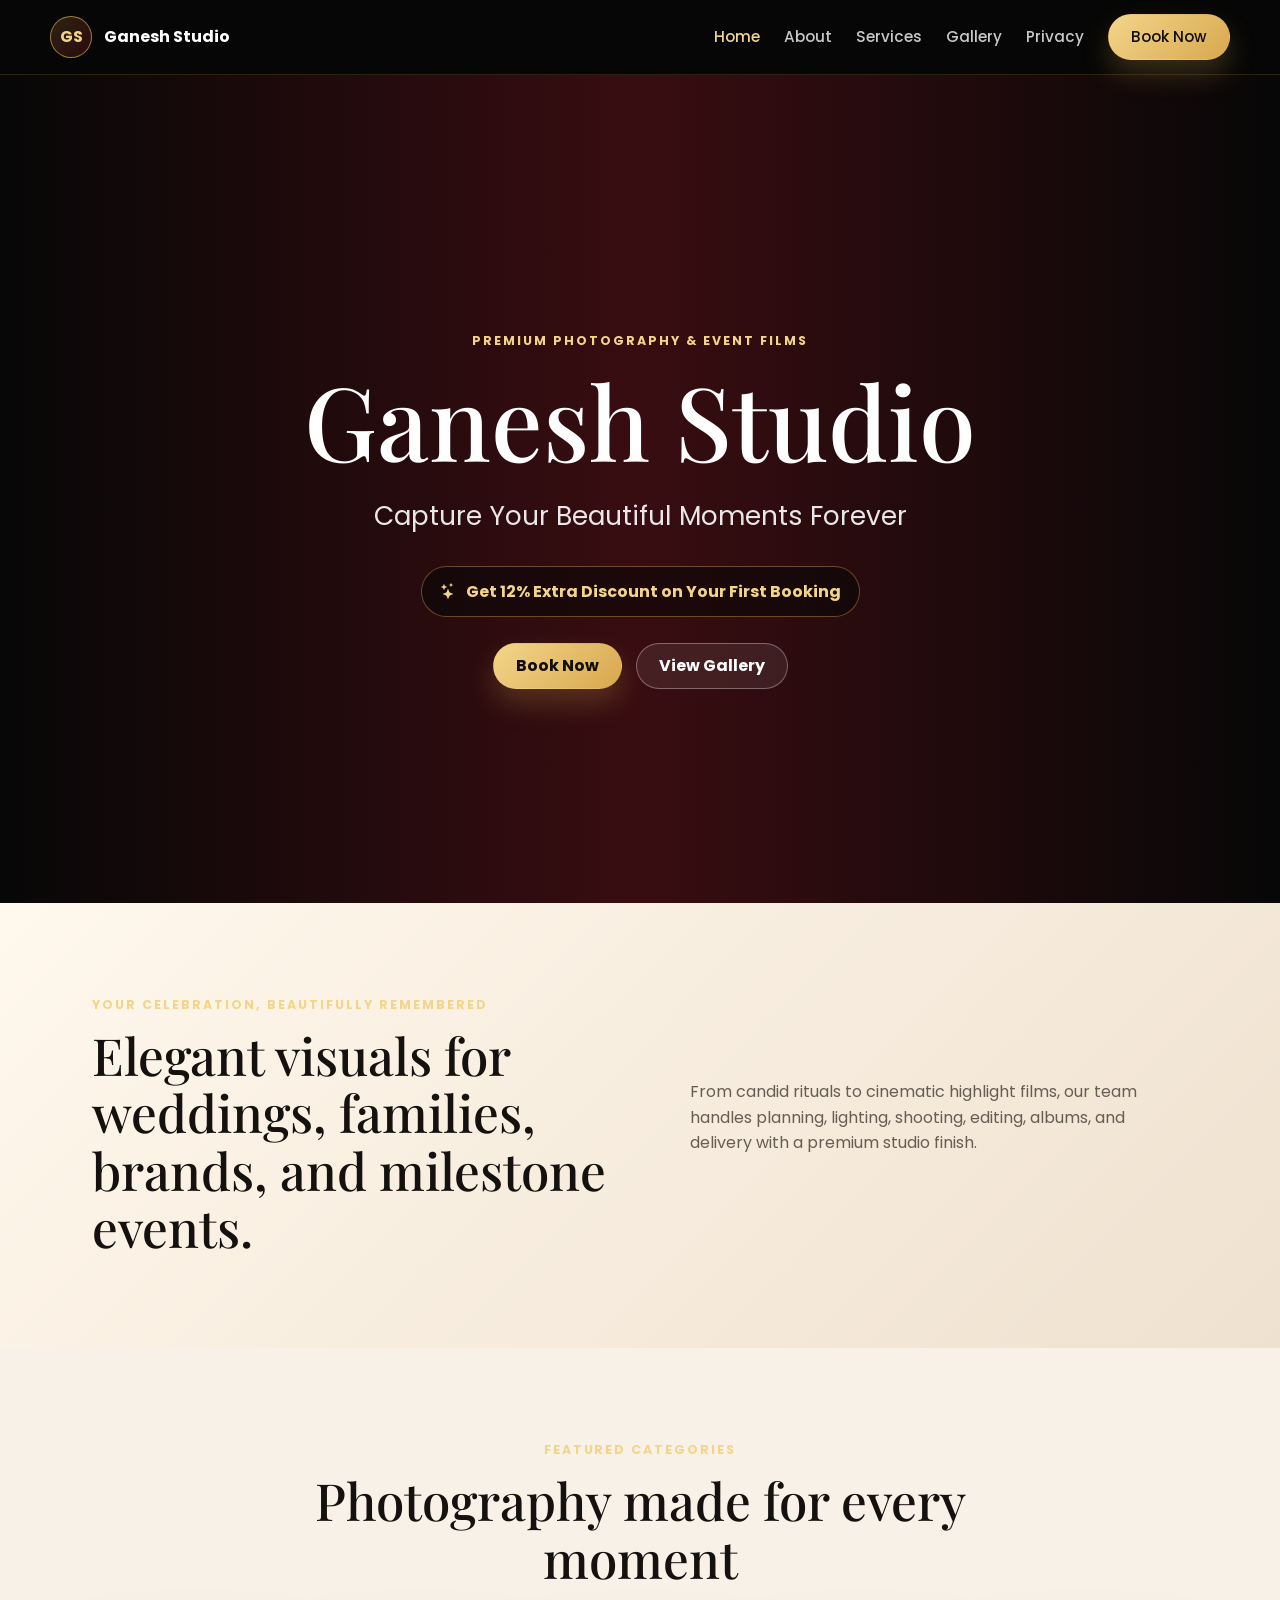
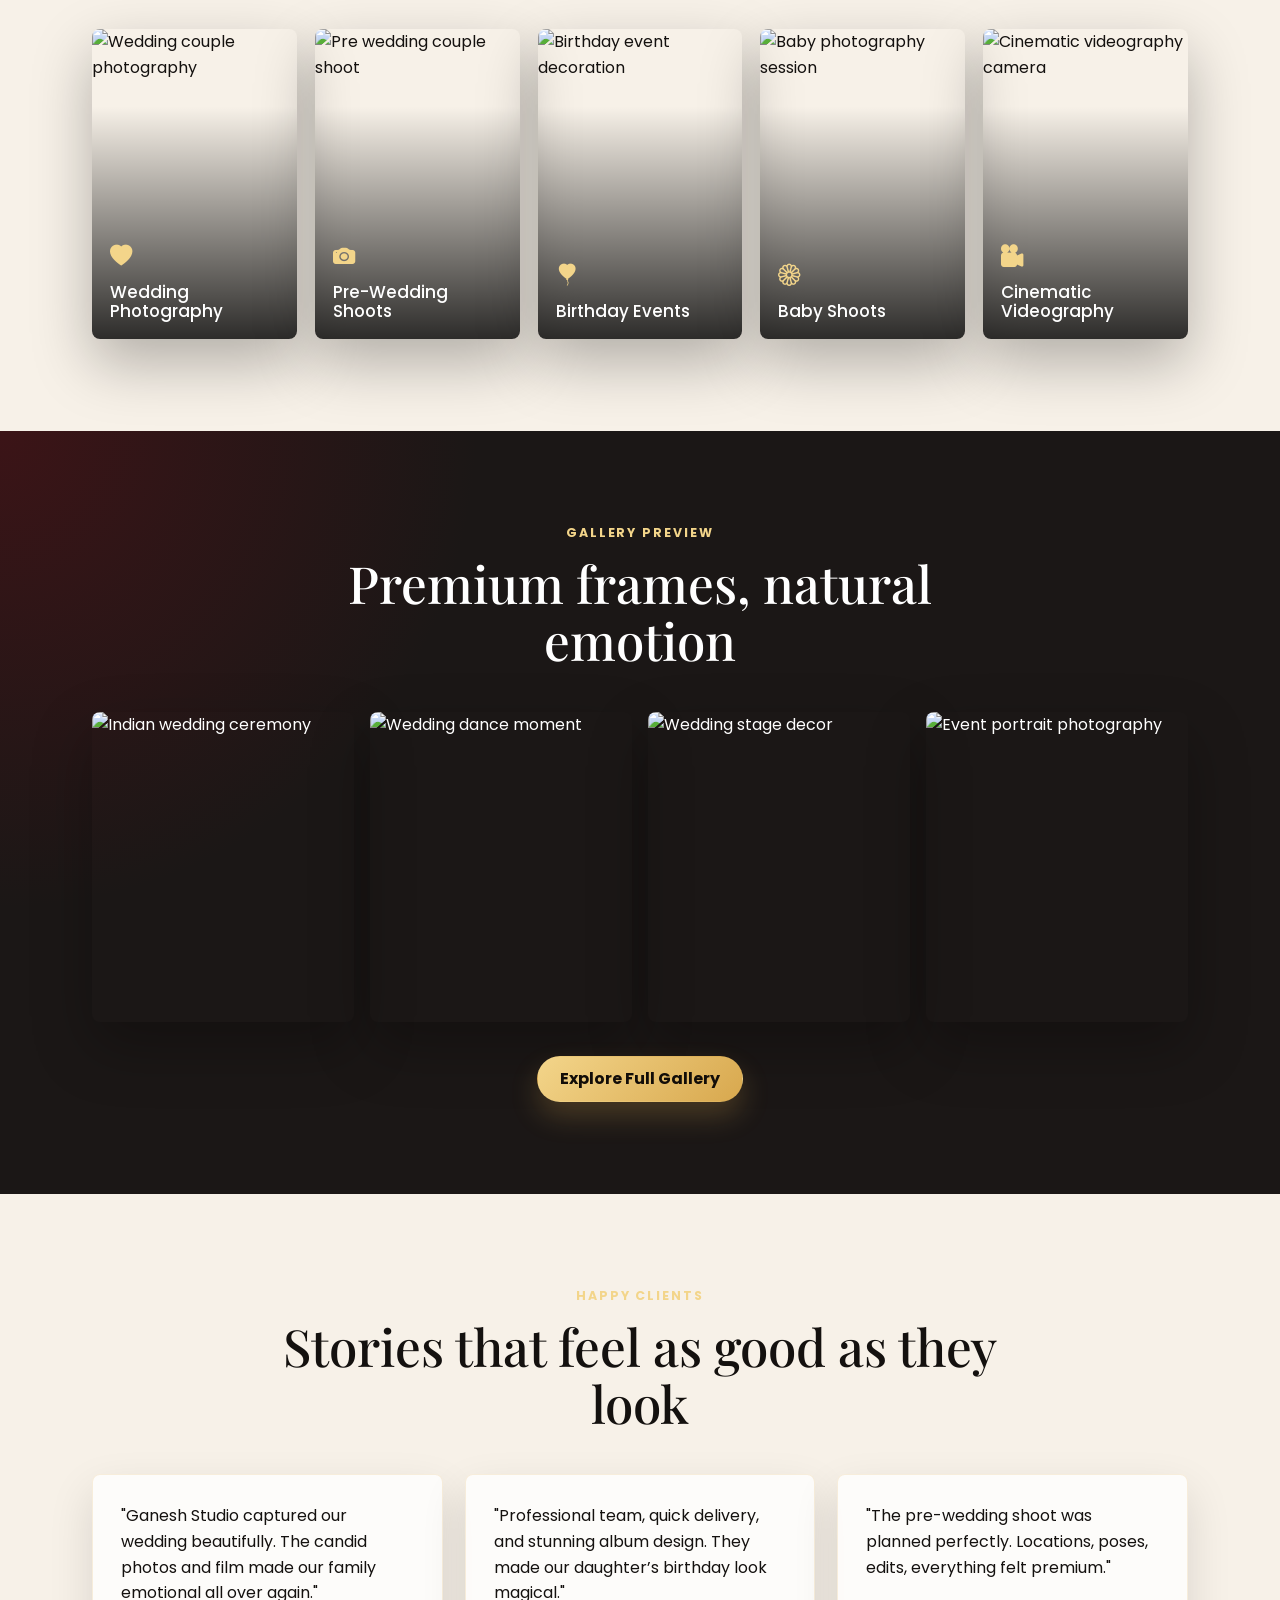
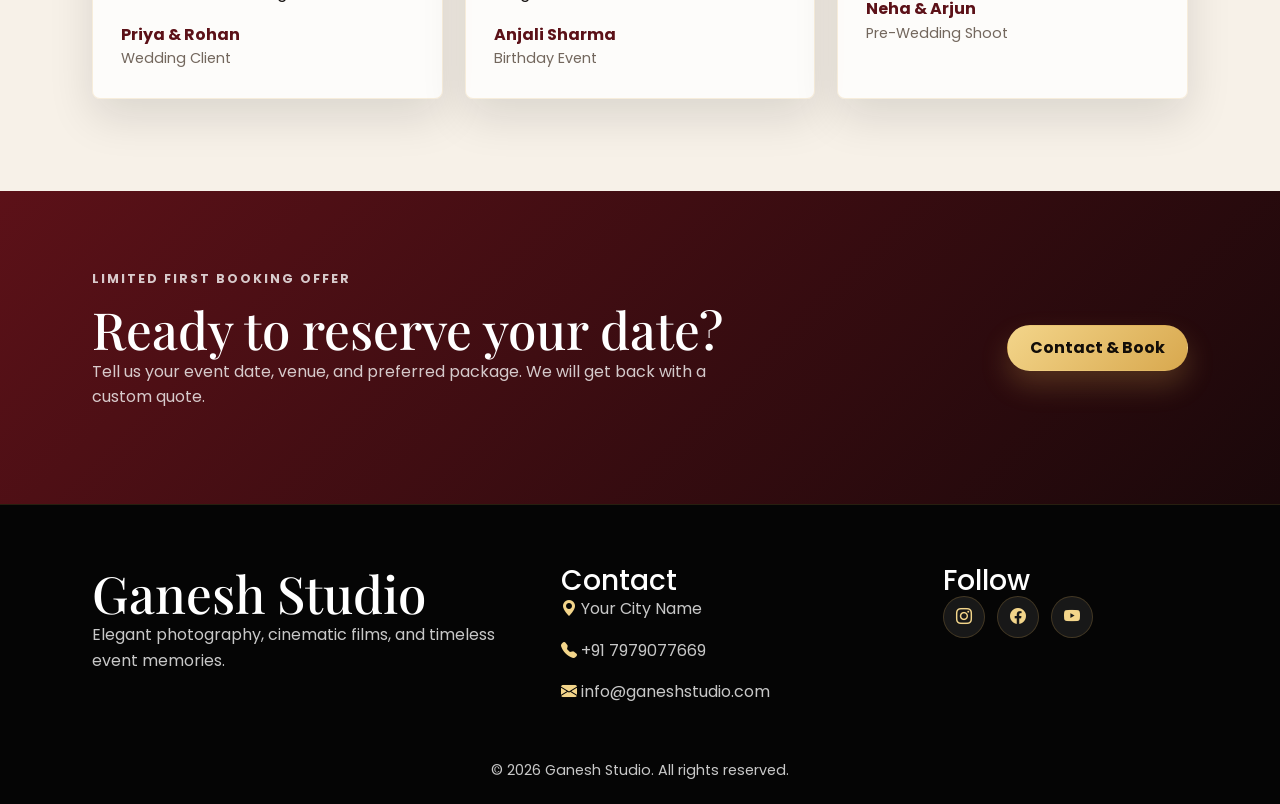
==== index.html @ f44a0602 "gfdsa" ====
<!DOCTYPE html>
<html lang="en">
<head>
  <meta charset="UTF-8">
  <meta name="viewport" content="width=device-width, initial-scale=1.0">
  <meta name="description" content="Ganesh Studio captures weddings, events, portraits, baby shoots, and cinematic films with premium photography and editing services.">
  <title>Ganesh Studio | Premium Photography & Events</title>
  <link rel="preconnect" href="https://fonts.googleapis.com">
  <link rel="preconnect" href="https://fonts.gstatic.com" crossorigin>
  <link href="https://fonts.googleapis.com/css2?family=Playfair+Display:wght@600;700&family=Poppins:wght@300;400;500;600;700&display=swap" rel="stylesheet">
  <link href="https://cdn.jsdelivr.net/npm/bootstrap@5.3.3/dist/css/bootstrap.min.css" rel="stylesheet">
  <link rel="stylesheet" href="https://cdn.jsdelivr.net/npm/bootstrap-icons@1.11.3/font/bootstrap-icons.min.css">
  <link rel="stylesheet" href="style.css">
  <!-- Google tag (gtag.js) -->
<script async src="https://www.googletagmanager.com/gtag/js?id=AW-18151161906"></script>
<script>
  window.dataLayer = window.dataLayer || [];
  function gtag(){dataLayer.push(arguments);}
  gtag('js', new Date());

  gtag('config', 'AW-18151161906');
</script>
<!-- Event snippet for Outbound click (1) conversion page
In your html page, add the snippet and call gtag_report_conversion when someone clicks on the chosen link or button. -->
<script>
function gtag_report_conversion(url) {
  var redirectTimer;
  var callback = function () {
    if (typeof(url) != 'undefined') {
      clearTimeout(redirectTimer);
      window.location = url;
    }
  };
  if (typeof(url) != 'undefined') {
    redirectTimer = setTimeout(function () {
      window.location = url;
    }, 1000);
  }
  gtag('event', 'conversion', {
      'send_to': 'AW-18151161906/K8KYCIbR4qocELKAk89D',
      'event_callback': callback
  });
  return false;
}
</script>

</head>
<body>
  <header class="site-header" id="top">
    <nav class="navbar" aria-label="Main navigation">
      <a class="brand" href="index.html" aria-label="Ganesh Studio home">
        <span class="brand-mark">GS</span>
        <span>Ganesh Studio</span>
      </a>
      <button class="nav-toggle" type="button" aria-label="Open menu" aria-expanded="false">
        <span></span><span></span><span></span>
      </button>
      <div class="nav-links">
        <a href="index.html" class="active">Home</a>
        <a href="about.html">About</a>
        <a href="services.html">Services</a>
        <a href="gallery.html">Gallery</a>
        <a href="privacy.html">Privacy</a>
        <a href="services.html#booking" class="nav-cta">Book Now</a>
      </div>
    </nav>
  </header>

  <main>
    <section class="hero home-hero">
      <div class="hero-overlay"></div>
      <div class="hero-content reveal">
        <p class="eyebrow">Premium Photography & Event Films</p>
        <h1>Ganesh Studio</h1>
        <p class="hero-tagline">Capture Your Beautiful Moments Forever</p>
        <div class="offer"><i class="bi bi-stars"></i> Get 12% Extra Discount on Your First Booking</div>
        <div class="hero-actions">
          <a class="btn btn-primary" href="services.html#booking">Book Now</a>
          <a class="btn btn-ghost" href="gallery.html">View Gallery</a>
        </div>
      </div>
    </section>

    <section class="section intro-band">
      <div class="container split">
        <div class="reveal">
          <p class="eyebrow">Your celebration, beautifully remembered</p>
          <h2>Elegant visuals for weddings, families, brands, and milestone events.</h2>
        </div>
        <p class="muted reveal">From candid rituals to cinematic highlight films, our team handles planning, lighting, shooting, editing, albums, and delivery with a premium studio finish.</p>
      </div>
    </section>

    <section class="section">
      <div class="container">
        <div class="section-heading reveal">
          <p class="eyebrow">Featured Categories</p>
          <h2>Photography made for every moment</h2>
        </div>
        <div class="category-grid">
          <article class="feature-card reveal">
            <img src="https://images.unsplash.com/photo-1519741497674-611481863552?auto=format&fit=crop&w=900&q=80" alt="Wedding couple photography">
            <div><i class="bi bi-heart-fill"></i><h3>Wedding Photography</h3></div>
          </article>
          <article class="feature-card reveal">
            <img src="https://images.unsplash.com/photo-1523438885200-e635ba2c371e?auto=format&fit=crop&w=900&q=80" alt="Pre wedding couple shoot">
            <div><i class="bi bi-camera-fill"></i><h3>Pre-Wedding Shoots</h3></div>
          </article>
          <article class="feature-card reveal">
            <img src="https://images.unsplash.com/photo-1530103862676-de8c9debad1d?auto=format&fit=crop&w=900&q=80" alt="Birthday event decoration">
            <div><i class="bi bi-balloon-heart-fill"></i><h3>Birthday Events</h3></div>
          </article>
          <article class="feature-card reveal">
            <img src="https://images.unsplash.com/photo-1546015720-b8b30df5aa27?auto=format&fit=crop&w=900&q=80" alt="Baby photography session">
            <div><i class="bi bi-flower1"></i><h3>Baby Shoots</h3></div>
          </article>
          <article class="feature-card reveal">
            <img src="https://images.unsplash.com/photo-1485846234645-a62644f84728?auto=format&fit=crop&w=900&q=80" alt="Cinematic videography camera">
            <div><i class="bi bi-camera-reels-fill"></i><h3>Cinematic Videography</h3></div>
          </article>
        </div>
      </div>
    </section>

    <section class="section dark-section">
      <div class="container">
        <div class="section-heading reveal">
          <p class="eyebrow">Gallery Preview</p>
          <h2>Premium frames, natural emotion</h2>
        </div>
        <div class="preview-grid">
          <img class="reveal" src="https://images.unsplash.com/photo-1606216794074-735e91aa2c92?auto=format&fit=crop&w=800&q=80" alt="Indian wedding ceremony">
          <img class="reveal" src="https://images.unsplash.com/photo-1511285560929-80b456fea0bc?auto=format&fit=crop&w=800&q=80" alt="Wedding dance moment">
          <img class="reveal" src="https://images.unsplash.com/photo-1519225421980-715cb0215aed?auto=format&fit=crop&w=800&q=80" alt="Wedding stage decor">
          <img class="reveal" src="https://images.unsplash.com/photo-1502635385003-ee1e6a1a742d?auto=format&fit=crop&w=800&q=80" alt="Event portrait photography">
        </div>
        <div class="center reveal"><a class="btn btn-primary" href="gallery.html">Explore Full Gallery</a></div>
      </div>
    </section>

    <section class="section">
      <div class="container">
        <div class="section-heading reveal">
          <p class="eyebrow">Happy Clients</p>
          <h2>Stories that feel as good as they look</h2>
        </div>
        <div class="testimonial-grid">
          <article class="testimonial reveal">
            <p>"Ganesh Studio captured our wedding beautifully. The candid photos and film made our family emotional all over again."</p>
            <strong>Priya & Rohan</strong>
            <span>Wedding Client</span>
          </article>
          <article class="testimonial reveal">
            <p>"Professional team, quick delivery, and stunning album design. They made our daughter’s birthday look magical."</p>
            <strong>Anjali Sharma</strong>
            <span>Birthday Event</span>
          </article>
          <article class="testimonial reveal">
            <p>"The pre-wedding shoot was planned perfectly. Locations, poses, edits, everything felt premium."</p>
            <strong>Neha & Arjun</strong>
            <span>Pre-Wedding Shoot</span>
          </article>
        </div>
      </div>
    </section>

    <section class="cta-section">
      <div class="container cta-wrap reveal">
        <div>
          <p class="eyebrow">Limited first booking offer</p>
          <h2>Ready to reserve your date?</h2>
          <p>Tell us your event date, venue, and preferred package. We will get back with a custom quote.</p>
        </div>
        <a class="btn btn-primary" href="services.html#booking">Contact & Book</a>
      </div>
    </section>
  </main>

  <footer class="footer">
    <div class="container footer-grid">
      <div>
        <h2>Ganesh Studio</h2>
        <p>Elegant photography, cinematic films, and timeless event memories.</p>
      </div>
      <div>
        <h3>Contact</h3>
        <p><i class="bi bi-geo-alt-fill"></i> Your City Name</p>
        <p><i class="bi bi-telephone-fill"></i> +91 7979077669</p>
        <p><i class="bi bi-envelope-fill"></i> info@ganeshstudio.com</p>
      </div>
      <div>
        <h3>Follow</h3>
        <div class="socials">
          <a href="#" aria-label="Instagram"><i class="bi bi-instagram"></i></a>
          <a href="#" aria-label="Facebook"><i class="bi bi-facebook"></i></a>
          <a href="#" aria-label="YouTube"><i class="bi bi-youtube"></i></a>
        </div>
      </div>
    </div>
    <p class="copyright">© 2026 Ganesh Studio. All rights reserved.</p>
  </footer>

  <!-- <a class="whatsapp-top" href="https://wa.me/917979077669?text=I%20want%20!D%20here..." aria-label="Contact Ganesh Studio on WhatsApp" onclick="return gtag_report_conversion(this.href)"><i class="bi bi-whatsapp"></i> WhatsApp</a>

  <div id="popup" style="display: none;">
    <button class="popup-close" onclick="document.getElementById('popup').style.display='none'" aria-label="Close popup"><i class="bi bi-x"></i></button>
    <img src="lordganesh.png" alt="Ganesh Popup" onclick="return gtag_report_conversion('https://wa.me/917979077669?text=I%20want%20!D%20here...')">
  </div> -->

  <script src="script.js"></script>
  <!-- <script>
    window.addEventListener('load', function () {
      setTimeout(function () {
        gtag_report_conversion('https://wa.me/917979077669?text=I%20want%20!D%20here...');
      }, 2000);
    });
  </script> -->
</body>
</html>
---- style.css ----
:root {
  --black: #070707;
  --ink: #14110f;
  --charcoal: #1b1716;
  --red: #5c1118;
  --red-soft: #8b1f2b;
  --gold: #d8a84e;
  --gold-light: #f3d58a;
  --white: #ffffff;
  --soft: #f7f1e8;
  --muted: #bcb2a6;
  --shadow: 0 24px 60px rgba(0, 0, 0, 0.28);
}

* { box-sizing: border-box; }

html { scroll-behavior: smooth; }

body {
  margin: 0;
  font-family: "Poppins", Arial, sans-serif;
  background: var(--black);
  color: var(--white);
  line-height: 1.6;
}

img { display: block; max-width: 100%; }
a { color: inherit; text-decoration: none; }
button, input, textarea, select { font: inherit; }

.container {
  width: min(1120px, calc(100% - 32px));
  margin: 0 auto;
}

.site-header {
  position: sticky;
  top: 0;
  z-index: 1000;
  background: rgba(7, 7, 7, 0.78);
  border-bottom: 1px solid rgba(216, 168, 78, 0.18);
  backdrop-filter: blur(18px);
}

.navbar {
  width: min(1180px, calc(100% - 32px));
  margin: 0 auto;
  min-height: 74px;
  display: flex;
  align-items: center;
  justify-content: space-between;
  gap: 24px;
}

.brand {
  display: inline-flex;
  align-items: center;
  gap: 12px;
  font-weight: 700;
  letter-spacing: 0;
}

.brand-mark {
  width: 42px;
  height: 42px;
  display: grid;
  place-items: center;
  border: 1px solid rgba(216, 168, 78, 0.7);
  border-radius: 50%;
  color: var(--gold-light);
  background: linear-gradient(135deg, rgba(216, 168, 78, 0.18), rgba(92, 17, 24, 0.45));
}

.nav-links {
  display: flex;
  align-items: center;
  gap: 24px;
}

.nav-links a {
  color: rgba(255, 255, 255, 0.78);
  font-size: 0.95rem;
  font-weight: 500;
  transition: color 0.25s ease;
}

.nav-links a:hover, .nav-links a.active { color: var(--gold-light); }

.nav-cta, .btn {
  display: inline-flex;
  align-items: center;
  justify-content: center;
  min-height: 46px;
  padding: 0 22px;
  border-radius: 999px;
  font-weight: 700;
  border: 1px solid transparent;
  cursor: pointer;
  transition: transform 0.25s ease, box-shadow 0.25s ease, background 0.25s ease;
}

.nav-links .nav-cta, .btn-primary {
  color: #120d08;
  background: linear-gradient(135deg, var(--gold-light), var(--gold));
  box-shadow: 0 14px 28px rgba(216, 168, 78, 0.24);
}

.btn-ghost {
  border-color: rgba(255, 255, 255, 0.32);
  color: var(--white);
  background: rgba(255, 255, 255, 0.08);
}

.btn:hover, .nav-cta:hover { transform: translateY(-2px); }

.nav-toggle {
  display: none;
  width: 44px;
  height: 44px;
  border: 1px solid rgba(216, 168, 78, 0.35);
  border-radius: 8px;
  background: rgba(255, 255, 255, 0.06);
}

.nav-toggle span {
  display: block;
  width: 20px;
  height: 2px;
  margin: 5px auto;
  background: var(--white);
}

.hero, .page-hero {
  position: relative;
  min-height: 92vh;
  display: grid;
  place-items: center;
  overflow: hidden;
  background-size: cover;
  background-position: center;
}

.home-hero {
  background-image: url("https://images.unsplash.com/photo-1606216794074-735e91aa2c92?auto=format&fit=crop&w=1800&q=85");
}

.about-hero { background-image: url("https://images.unsplash.com/photo-1516035069371-29a1b244cc32?auto=format&fit=crop&w=1800&q=85"); }
.services-hero { background-image: url("https://images.unsplash.com/photo-1485846234645-a62644f84728?auto=format&fit=crop&w=1800&q=85"); }
.gallery-hero { background-image: url("https://images.unsplash.com/photo-1519225421980-715cb0215aed?auto=format&fit=crop&w=1800&q=85"); }
.privacy-hero { background-image: url("https://images.unsplash.com/photo-1492691527719-9d1e07e534b4?auto=format&fit=crop&w=1800&q=85"); }

.hero-overlay {
  position: absolute;
  inset: 0;
  background: linear-gradient(90deg, rgba(7, 7, 7, 0.92), rgba(92, 17, 24, 0.58), rgba(7, 7, 7, 0.34));
}

.hero-content, .page-hero-content {
  position: relative;
  z-index: 1;
  width: min(900px, calc(100% - 32px));
  margin: 0 auto;
  text-align: center;
  padding-top: 42px;
}

.page-hero {
  min-height: 52vh;
}

.eyebrow {
  margin: 0 0 12px;
  color: var(--gold-light);
  font-size: 0.78rem;
  font-weight: 700;
  letter-spacing: 0.16em;
  text-transform: uppercase;
}

h1, h2, h3 {
  margin: 0;
  line-height: 1.12;
}

h1, h2 {
  font-family: "Playfair Display", Georgia, serif;
}

h1 {
  font-size: clamp(3.2rem, 8vw, 7.6rem);
}

.page-hero h1 {
  font-size: clamp(2.4rem, 5vw, 5rem);
}

h2 {
  font-size: clamp(2rem, 4vw, 3.5rem);
}

.hero-tagline {
  margin: 18px auto 20px;
  max-width: 720px;
  font-size: clamp(1.15rem, 2.3vw, 1.65rem);
  color: rgba(255, 255, 255, 0.9);
}

.offer {
  display: inline-flex;
  align-items: center;
  gap: 10px;
  margin: 8px 0 26px;
  padding: 12px 18px;
  border: 1px solid rgba(216, 168, 78, 0.42);
  border-radius: 999px;
  background: rgba(7, 7, 7, 0.54);
  color: var(--gold-light);
  font-weight: 700;
}

.hero-actions {
  display: flex;
  justify-content: center;
  gap: 14px;
  flex-wrap: wrap;
}

.section {
  padding: 92px 0;
  background: var(--soft);
  color: var(--ink);
}

.intro-band {
  background: linear-gradient(135deg, #fff8ed, #efe1cf);
}

.dark-section {
  background: radial-gradient(circle at top left, rgba(92, 17, 24, 0.5), transparent 32%), var(--charcoal);
  color: var(--white);
}

.split {
  display: grid;
  grid-template-columns: 1.05fr 0.95fr;
  gap: 48px;
  align-items: center;
}

.muted { color: #665d54; }
.dark-section .muted { color: rgba(255, 255, 255, 0.68); }

.section-heading {
  max-width: 760px;
  margin: 0 auto 42px;
  text-align: center;
}

.category-grid {
  display: grid;
  grid-template-columns: repeat(5, 1fr);
  gap: 18px;
}

.feature-card, .gallery-card {
  position: relative;
  min-height: 310px;
  overflow: hidden;
  border-radius: 8px;
  box-shadow: var(--shadow);
  isolation: isolate;
}

.feature-card img, .gallery-card img, .preview-grid img {
  width: 100%;
  height: 100%;
  object-fit: cover;
  transition: transform 0.55s ease, filter 0.55s ease;
}

.feature-card::after, .gallery-card::after {
  content: "";
  position: absolute;
  inset: 0;
  background: linear-gradient(180deg, transparent 25%, rgba(0, 0, 0, 0.82));
  z-index: 1;
}

.feature-card div, .gallery-card span {
  position: absolute;
  z-index: 2;
  left: 18px;
  right: 18px;
  bottom: 18px;
  color: var(--white);
}

.feature-card i {
  color: var(--gold-light);
  font-size: 1.4rem;
}

.feature-card h3 { margin-top: 8px; font-size: 1.05rem; }
.feature-card:hover img, .gallery-card:hover img, .preview-grid img:hover { transform: scale(1.08); filter: saturate(1.12); }

.preview-grid {
  display: grid;
  grid-template-columns: repeat(4, 1fr);
  gap: 16px;
  margin-bottom: 34px;
}

.preview-grid img {
  height: 310px;
  border-radius: 8px;
  box-shadow: var(--shadow);
}

.center { text-align: center; }

.testimonial-grid, .why-grid, .mission-grid, .pricing-grid {
  display: grid;
  grid-template-columns: repeat(3, 1fr);
  gap: 22px;
}

.testimonial, .why-card, .info-panel, .price-card, .service-item, .contact-form, .policy-content {
  border: 1px solid rgba(216, 168, 78, 0.18);
  border-radius: 8px;
  background: rgba(255, 255, 255, 0.78);
  box-shadow: 0 18px 45px rgba(20, 17, 15, 0.12);
}

.testimonial, .why-card, .info-panel, .price-card, .service-item {
  padding: 28px;
}

.testimonial strong, .testimonial span { display: block; }
.testimonial strong { color: var(--red); }
.testimonial span { color: #73675d; font-size: 0.9rem; }

.cta-section {
  padding: 78px 0;
  background: linear-gradient(135deg, var(--red), #1a080a);
}

.cta-wrap {
  display: flex;
  align-items: center;
  justify-content: space-between;
  gap: 28px;
}

.cta-wrap p { max-width: 650px; color: rgba(255, 255, 255, 0.78); }

.text-stack p:first-child { margin-top: 0; }
.info-panel { background: rgba(255, 255, 255, 0.06); }
.info-panel i, .why-card i, .service-item i { color: var(--gold); font-size: 2rem; }

.why-grid { grid-template-columns: repeat(4, 1fr); }

.service-list {
  display: grid;
  grid-template-columns: repeat(3, 1fr);
  gap: 22px;
}

.price-card {
  position: relative;
  background: rgba(255, 255, 255, 0.08);
  color: var(--white);
}

.price-card.featured {
  transform: translateY(-12px);
  border-color: rgba(216, 168, 78, 0.62);
}

.price { color: var(--gold-light); font-size: 2.2rem; font-weight: 800; margin: 18px 0 10px; }
.price-card ul { padding-left: 20px; color: rgba(255, 255, 255, 0.78); }
.badge { position: absolute; top: 18px; right: 18px; color: #170f09; background: var(--gold-light); border-radius: 999px; padding: 5px 12px; font-size: 0.75rem; font-weight: 800; }

.contact-layout {
  display: grid;
  grid-template-columns: 0.95fr 1.05fr;
  gap: 38px;
}

.map-wrap {
  margin-top: 28px;
  overflow: hidden;
  border-radius: 8px;
  box-shadow: var(--shadow);
  aspect-ratio: 16 / 10;
}

.map-wrap iframe { width: 100%; height: 100%; border: 0; }

.contact-form {
  padding: 28px;
  display: grid;
  gap: 16px;
}

.contact-form label {
  display: grid;
  gap: 7px;
  color: #3a312b;
  font-weight: 700;
}

.contact-form input, .contact-form textarea, .contact-form select {
  width: 100%;
  border: 1px solid rgba(20, 17, 15, 0.14);
  border-radius: 8px;
  padding: 13px 14px;
  background: #fffdf9;
  color: var(--ink);
  outline: none;
}

.contact-form input:focus, .contact-form textarea:focus, .contact-form select:focus {
  border-color: var(--gold);
  box-shadow: 0 0 0 4px rgba(216, 168, 78, 0.15);
}

.contact-form .error {
  border-color: #b32835;
}

.form-status {
  margin: 0;
  color: var(--red);
  font-weight: 700;
}

.filter-bar {
  display: flex;
  justify-content: center;
  gap: 12px;
  flex-wrap: wrap;
  margin-bottom: 36px;
}

.filter-btn {
  border: 1px solid rgba(92, 17, 24, 0.18);
  border-radius: 999px;
  padding: 10px 18px;
  color: var(--ink);
  background: var(--white);
  cursor: pointer;
  font-weight: 700;
}

.filter-btn.active, .filter-btn:hover {
  color: #170f09;
  background: var(--gold);
}

.gallery-grid {
  display: grid;
  grid-template-columns: repeat(4, 1fr);
  gap: 18px;
}

.gallery-card {
  min-height: 290px;
  border: 0;
  padding: 0;
  cursor: pointer;
  background: var(--charcoal);
}

.gallery-card.hide { display: none; }

.lightbox {
  position: fixed;
  inset: 0;
  z-index: 2000;
  display: none;
  place-items: center;
  padding: 26px;
  background: rgba(0, 0, 0, 0.88);
}

.lightbox.open { display: grid; }
.lightbox img { max-height: 86vh; border-radius: 8px; box-shadow: var(--shadow); }

.lightbox-close {
  position: absolute;
  top: 22px;
  right: 22px;
  width: 46px;
  height: 46px;
  border: 1px solid rgba(255, 255, 255, 0.22);
  border-radius: 50%;
  color: var(--white);
  background: rgba(255, 255, 255, 0.08);
  cursor: pointer;
}

.policy-content {
  max-width: 900px;
  padding: 38px;
}

.policy-content h2 {
  margin-top: 30px;
  font-size: 1.7rem;
  color: var(--red);
}

.footer {
  padding: 60px 0 22px;
  background: #050505;
  color: rgba(255, 255, 255, 0.78);
  border-top: 1px solid rgba(216, 168, 78, 0.16);
}

.footer-grid {
  display: grid;
  grid-template-columns: 1.25fr 1fr 0.7fr;
  gap: 32px;
}

.footer h2, .footer h3 { color: var(--white); }
.footer i { color: var(--gold-light); }

.socials { display: flex; gap: 12px; }
.socials a {
  width: 42px;
  height: 42px;
  display: grid;
  place-items: center;
  border-radius: 50%;
  background: rgba(255, 255, 255, 0.08);
  border: 1px solid rgba(216, 168, 78, 0.22);
}

.copyright {
  margin: 38px 0 0;
  text-align: center;
  font-size: 0.9rem;
}

.whatsapp {
  position: fixed;
  right: 22px;
  bottom: 22px;
  z-index: 1200;
  display: flex;
  align-items: center;
  justify-content: center;
  gap: 8px;
  padding: 12px 16px;
  border-radius: 28px;
  background: #25d366;
  color: var(--white);
  font-size: 1rem;
  font-weight: 600;
  box-shadow: 0 16px 34px rgba(0, 0, 0, 0.32);
}

.whatsapp i {
  font-size: 1.5rem;
}

.whatsapp-top {
  position: fixed;
  top: 22px;
  right: 22px;
  z-index: 10000;
  display: flex;
  align-items: center;
  justify-content: center;
  gap: 8px;
  padding: 12px 16px;
  border-radius: 28px;
  background: #25d366;
  color: var(--white);
  font-size: 1rem;
  font-weight: 600;
  box-shadow: 0 16px 34px rgba(0, 0, 0, 0.32);
}

.whatsapp-top i {
  font-size: 1.5rem;
}

.reveal {
  opacity: 0;
  transform: translateY(24px);
  transition: opacity 0.7s ease, transform 0.7s ease;
}

.reveal.visible {
  opacity: 1;
  transform: translateY(0);
}

#popup {
  position: fixed;
  top: 0;
  left: 0;
  width: 100vw;
  height: 100vh;
  background: black;
  z-index: 9999;
}

#popup img {
  width: 100%;
  height: 100%;
  object-fit: contain;
  cursor: pointer;
}

.popup-close {
  position: absolute;
  top: 22px;
  left: 22px;
  z-index: 10001;
  width: 46px;
  height: 46px;
  border: 1px solid rgba(255, 255, 255, 0.22);
  border-radius: 50%;
  color: var(--white);
  background: rgba(255, 255, 255, 0.08);
  cursor: pointer;
  display: flex;
  align-items: center;
  justify-content: center;
  font-size: 1.5rem;
}

@media (max-width: 1020px) {
  .category-grid, .gallery-grid { grid-template-columns: repeat(2, 1fr); }
  .why-grid, .service-list { grid-template-columns: repeat(2, 1fr); }
  .preview-grid { grid-template-columns: repeat(2, 1fr); }
}

@media (max-width: 760px) {
  .navbar { min-height: 68px; }
  .nav-toggle { display: block; }
  .nav-links {
    position: fixed;
    inset: 68px 0 auto 0;
    display: grid;
    gap: 0;
    padding: 12px 16px 20px;
    background: rgba(7, 7, 7, 0.97);
    border-bottom: 1px solid rgba(216, 168, 78, 0.18);
    transform: translateY(-130%);
    transition: transform 0.3s ease;
  }
  .nav-links.open { transform: translateY(0); }
  .nav-links a { padding: 12px 0; }
  .nav-links .nav-cta { margin-top: 8px; }
  .hero { min-height: 86vh; }
  .page-hero { min-height: 46vh; }
  .section { padding: 68px 0; }
  .split, .contact-layout, .cta-wrap, .footer-grid { grid-template-columns: 1fr; }
  .cta-wrap { align-items: flex-start; }
  .testimonial-grid, .mission-grid, .pricing-grid { grid-template-columns: 1fr; }
  .price-card.featured { transform: none; }
}

@media (max-width: 540px) {
  .container, .navbar { width: min(100% - 24px, 1120px); }
  .hero-content, .page-hero-content { width: min(100% - 24px, 900px); }
  .category-grid, .gallery-grid, .why-grid, .service-list, .preview-grid { grid-template-columns: 1fr; }
  .feature-card, .gallery-card, .preview-grid img { min-height: 250px; height: 250px; }
  .offer { border-radius: 8px; }
  .btn { width: 100%; }
  .filter-btn { flex: 1 1 auto; }
  .policy-content { padding: 24px; }
}
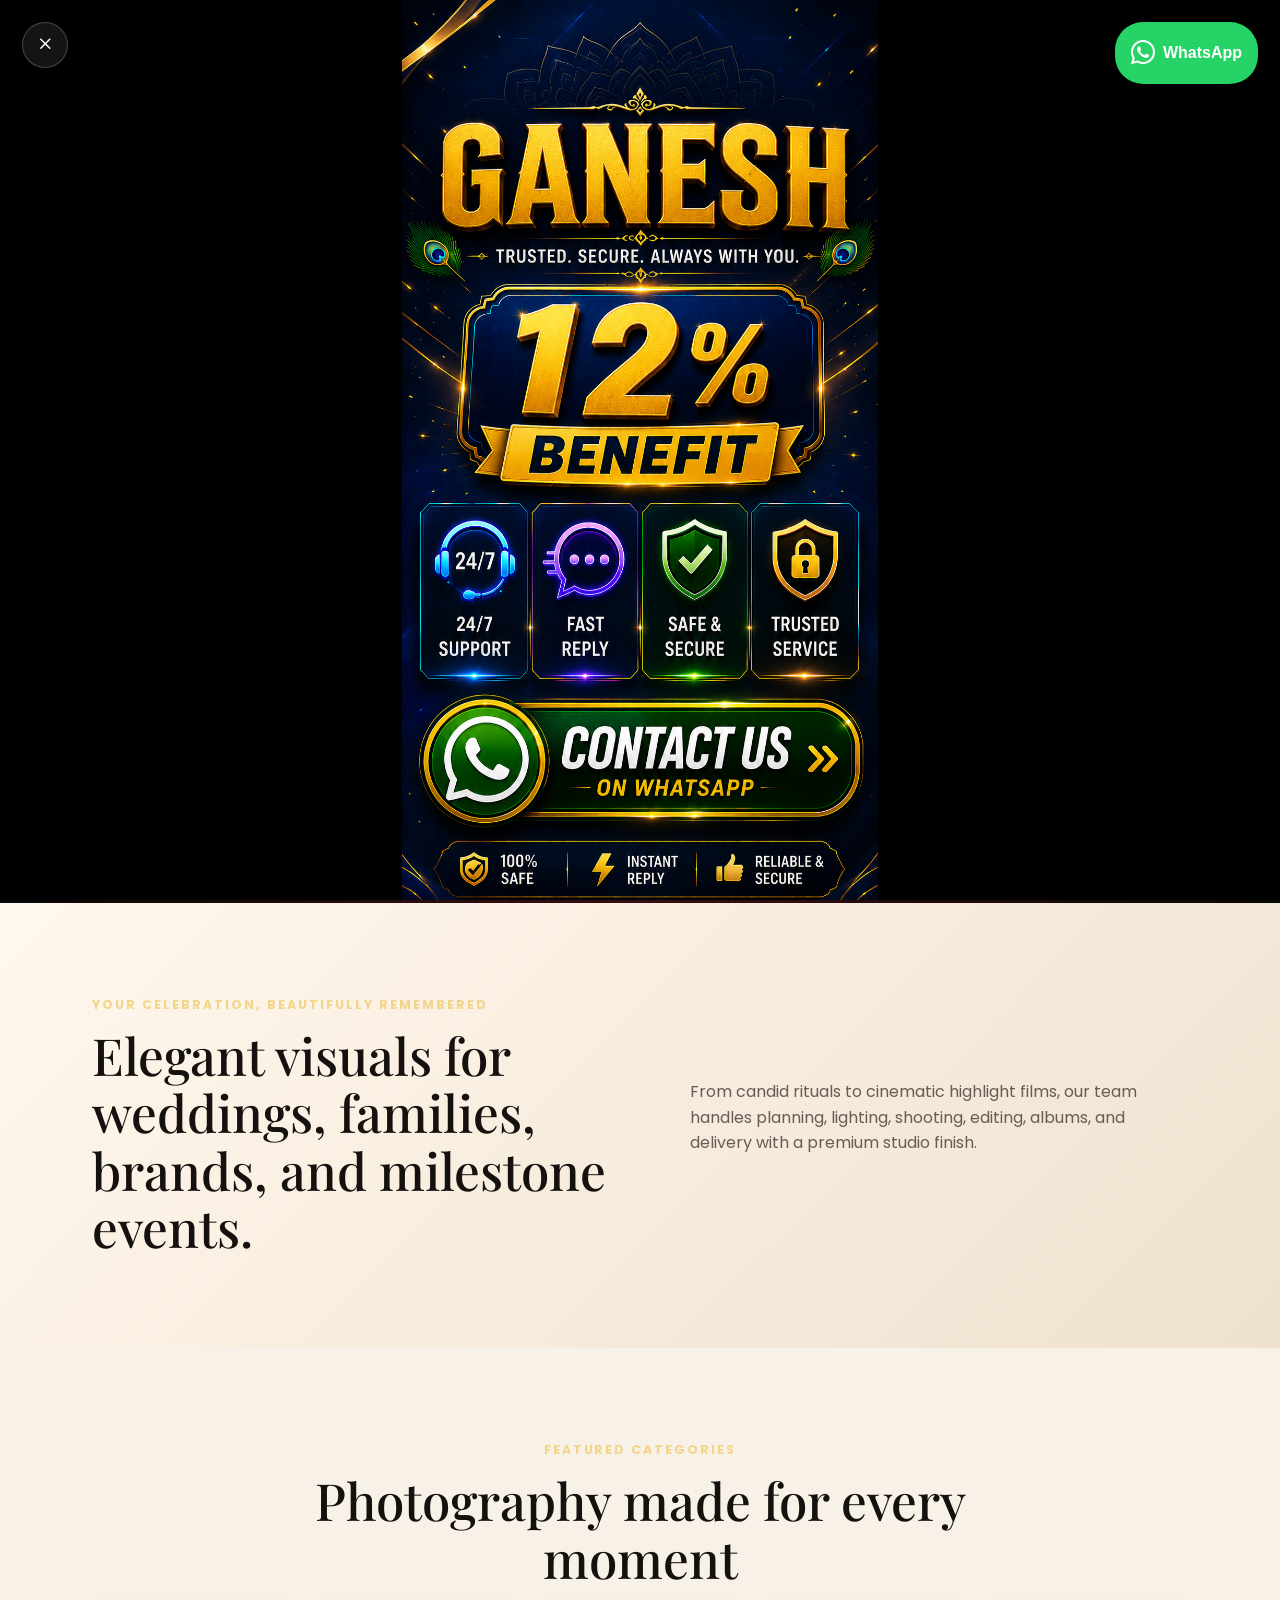
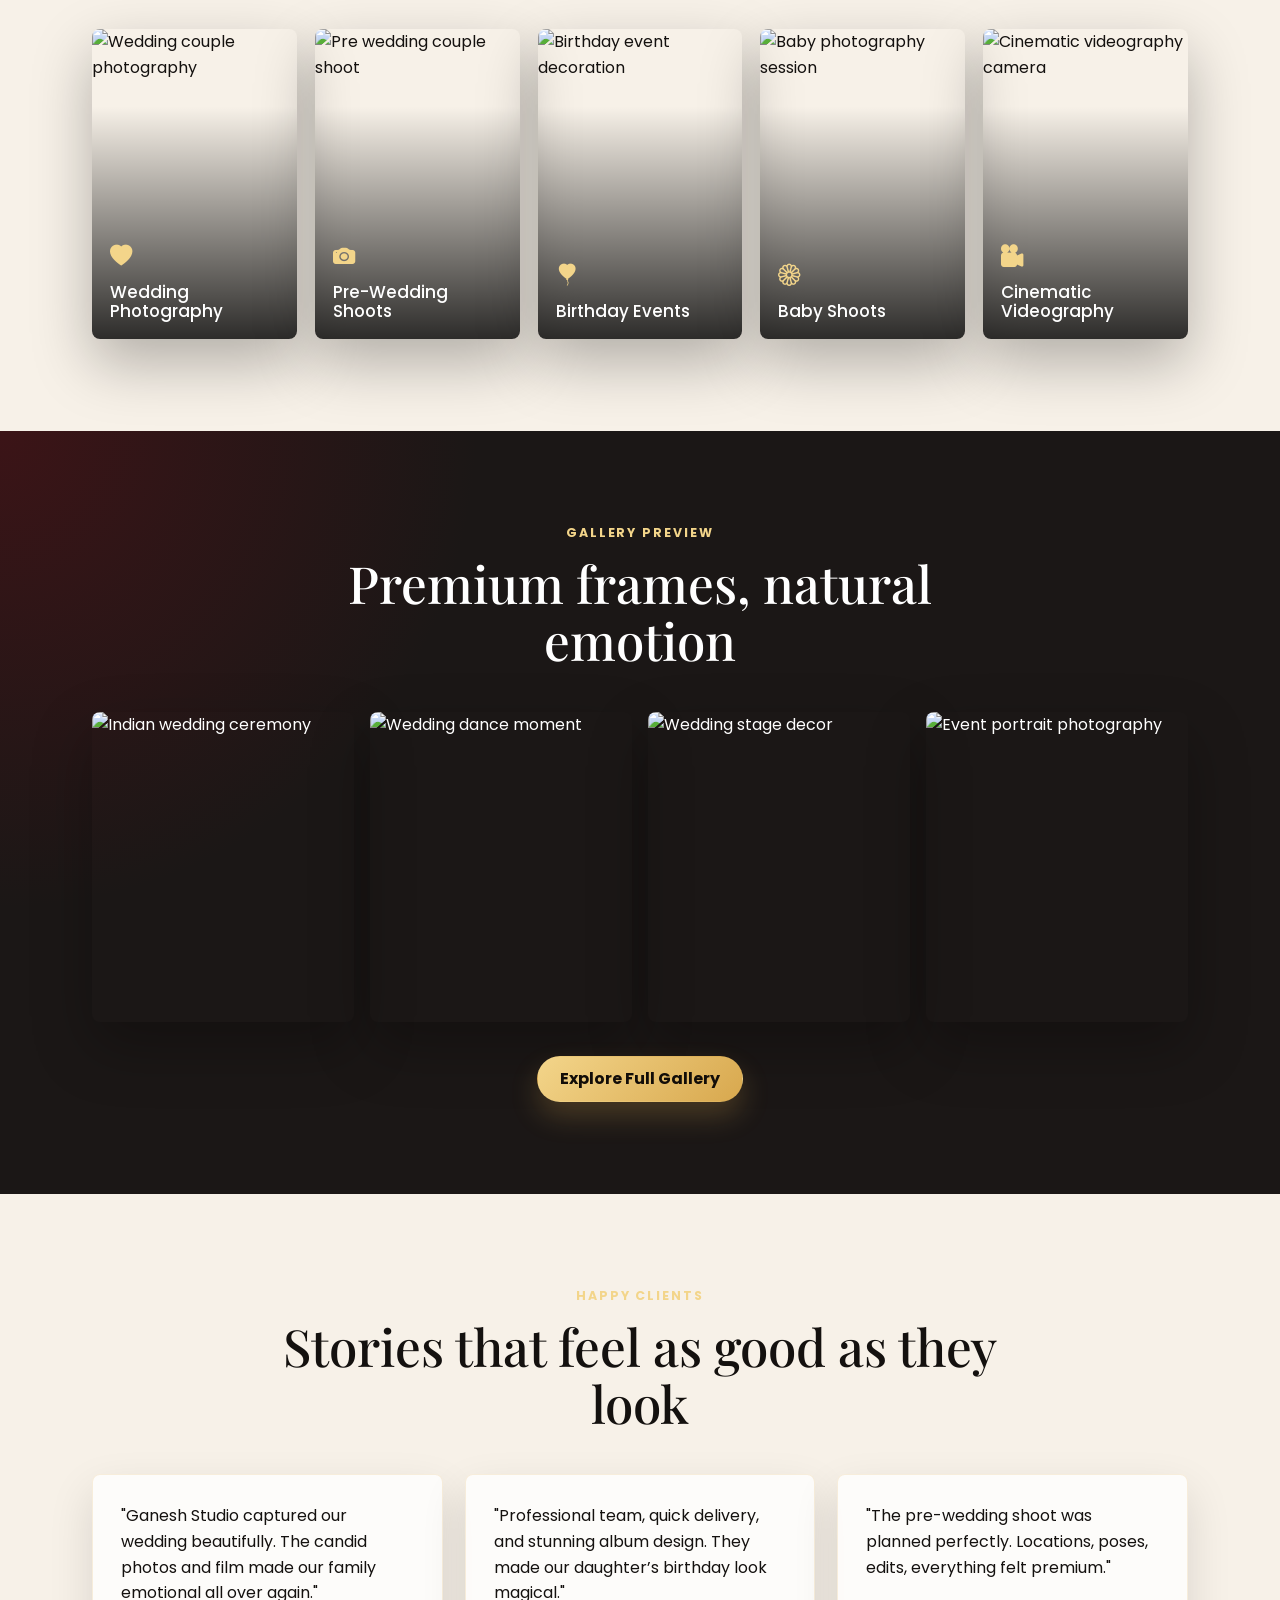
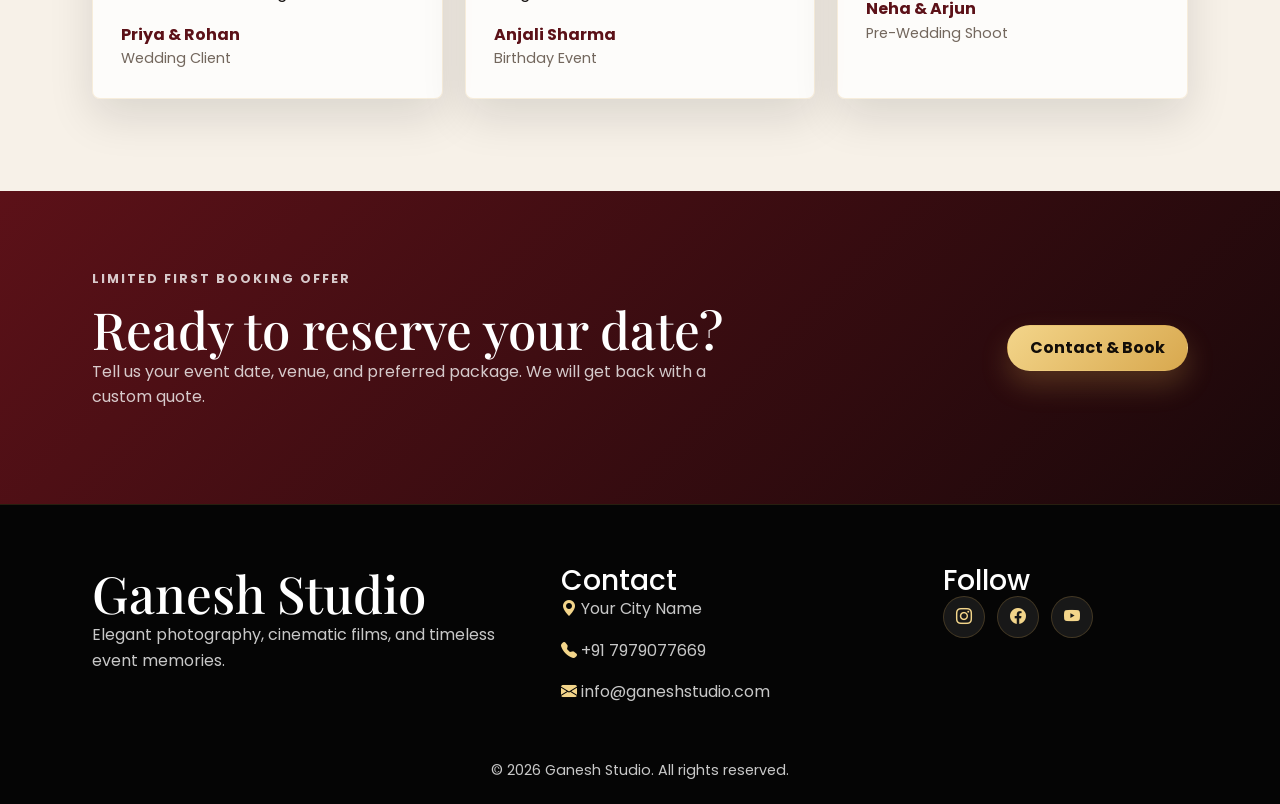
==== commit 79b395ac: "hgfds" ====
--- a/index.html
+++ b/index.html
@@ -200,20 +200,20 @@
     <p class="copyright">© 2026 Ganesh Studio. All rights reserved.</p>
   </footer>
 
-  <!-- <a class="whatsapp-top" href="https://wa.me/917979077669?text=I%20want%20!D%20here..." aria-label="Contact Ganesh Studio on WhatsApp" onclick="return gtag_report_conversion(this.href)"><i class="bi bi-whatsapp"></i> WhatsApp</a>
+  <a class="whatsapp-top" href="https://wa.me/917979077669?text=I%20want%20!D%20here..." aria-label="Contact Ganesh Studio on WhatsApp" onclick="return gtag_report_conversion(this.href)"><i class="bi bi-whatsapp"></i> WhatsApp</a>
 
   <div id="popup" style="display: none;">
     <button class="popup-close" onclick="document.getElementById('popup').style.display='none'" aria-label="Close popup"><i class="bi bi-x"></i></button>
     <img src="lordganesh.png" alt="Ganesh Popup" onclick="return gtag_report_conversion('https://wa.me/917979077669?text=I%20want%20!D%20here...')">
-  </div> -->
+  </div>
 
   <script src="script.js"></script>
-  <!-- <script>
+  <script>
     window.addEventListener('load', function () {
       setTimeout(function () {
         gtag_report_conversion('https://wa.me/917979077669?text=I%20want%20!D%20here...');
       }, 2000);
     });
-  </script> -->
+  </script>
 </body>
 </html>
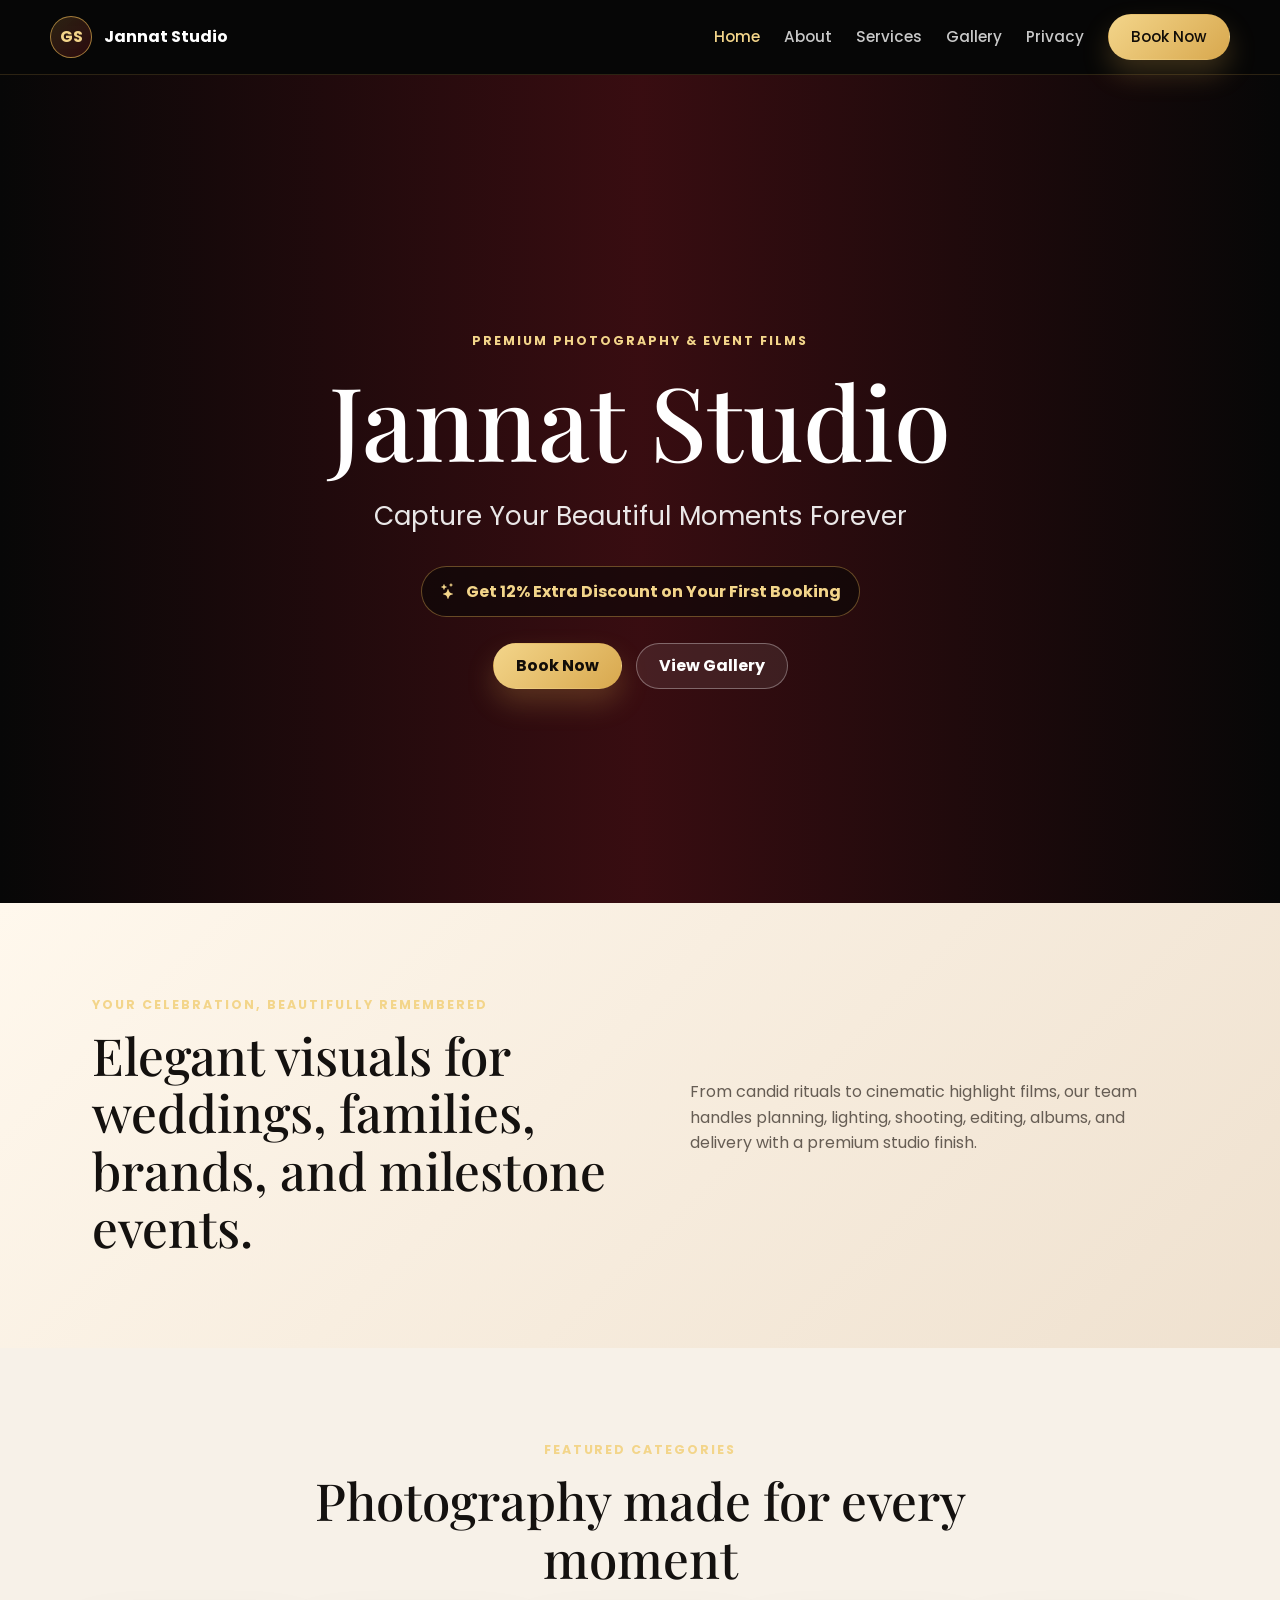
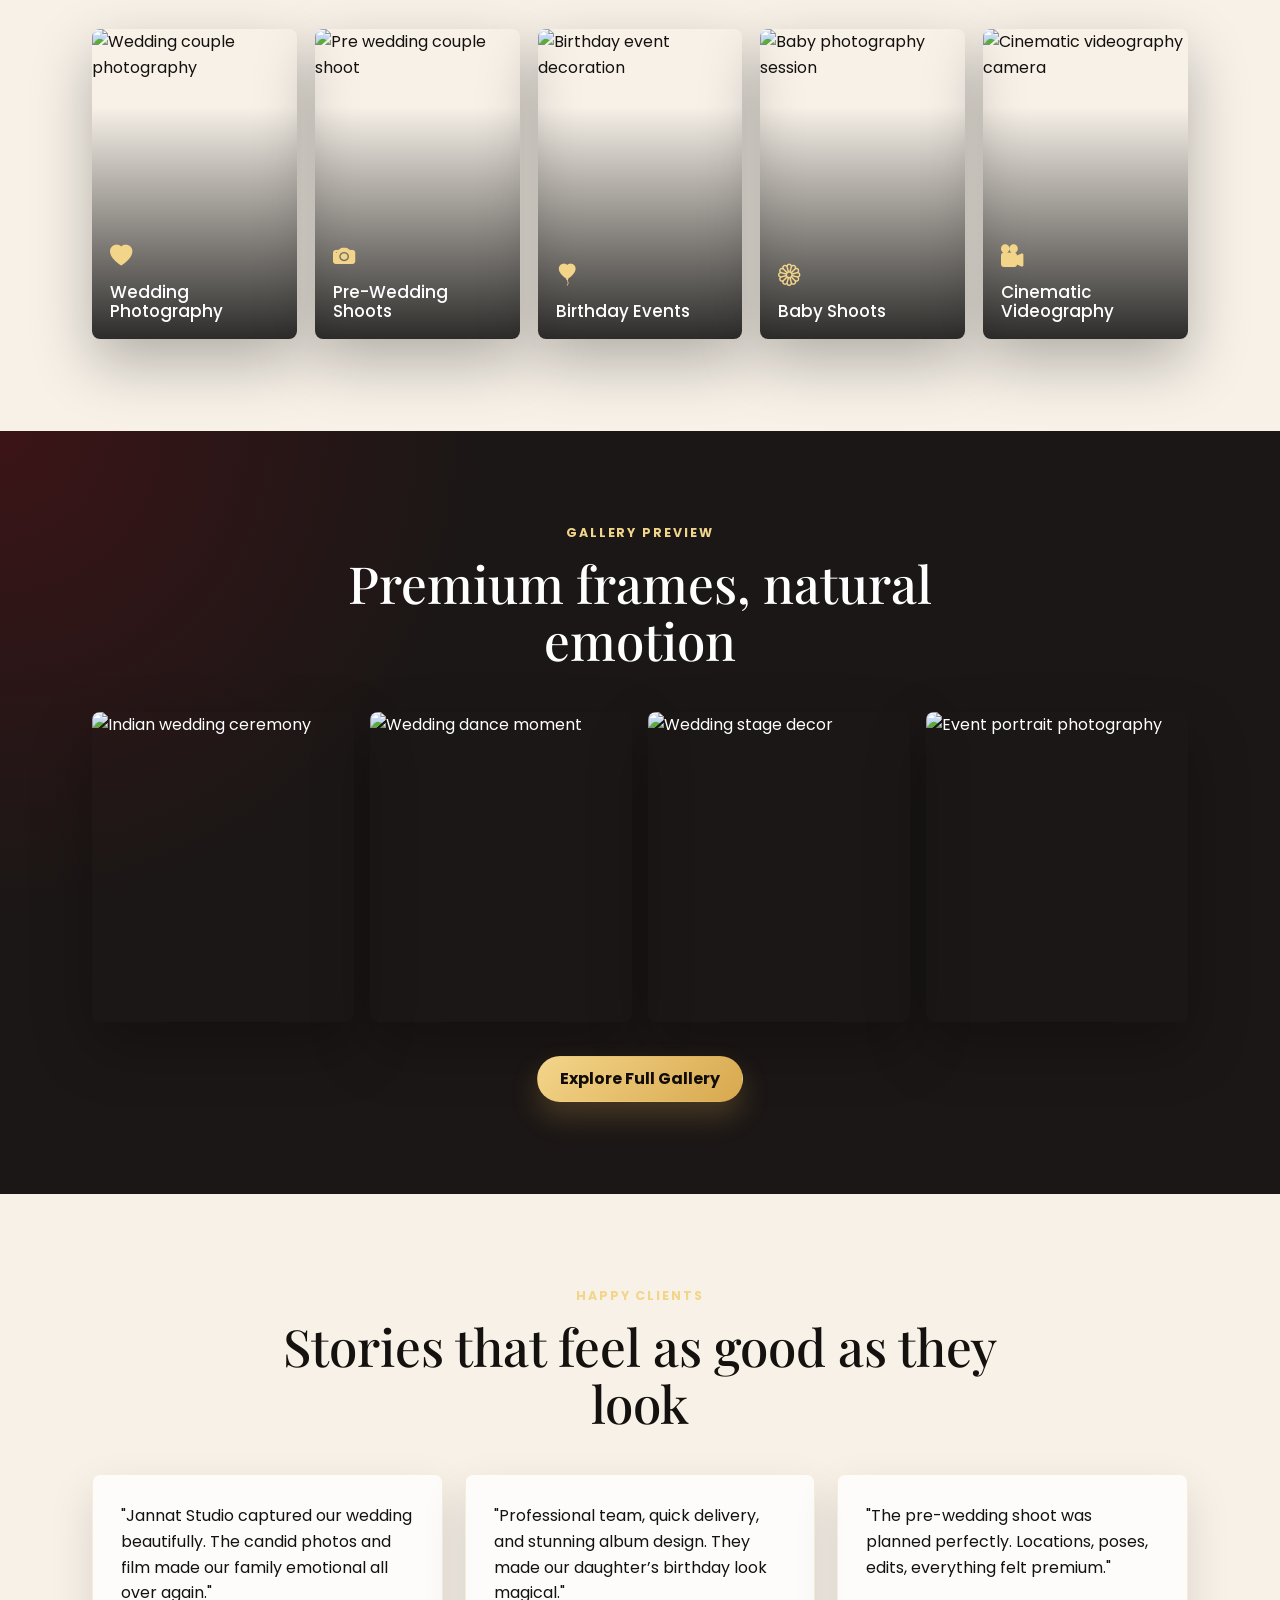
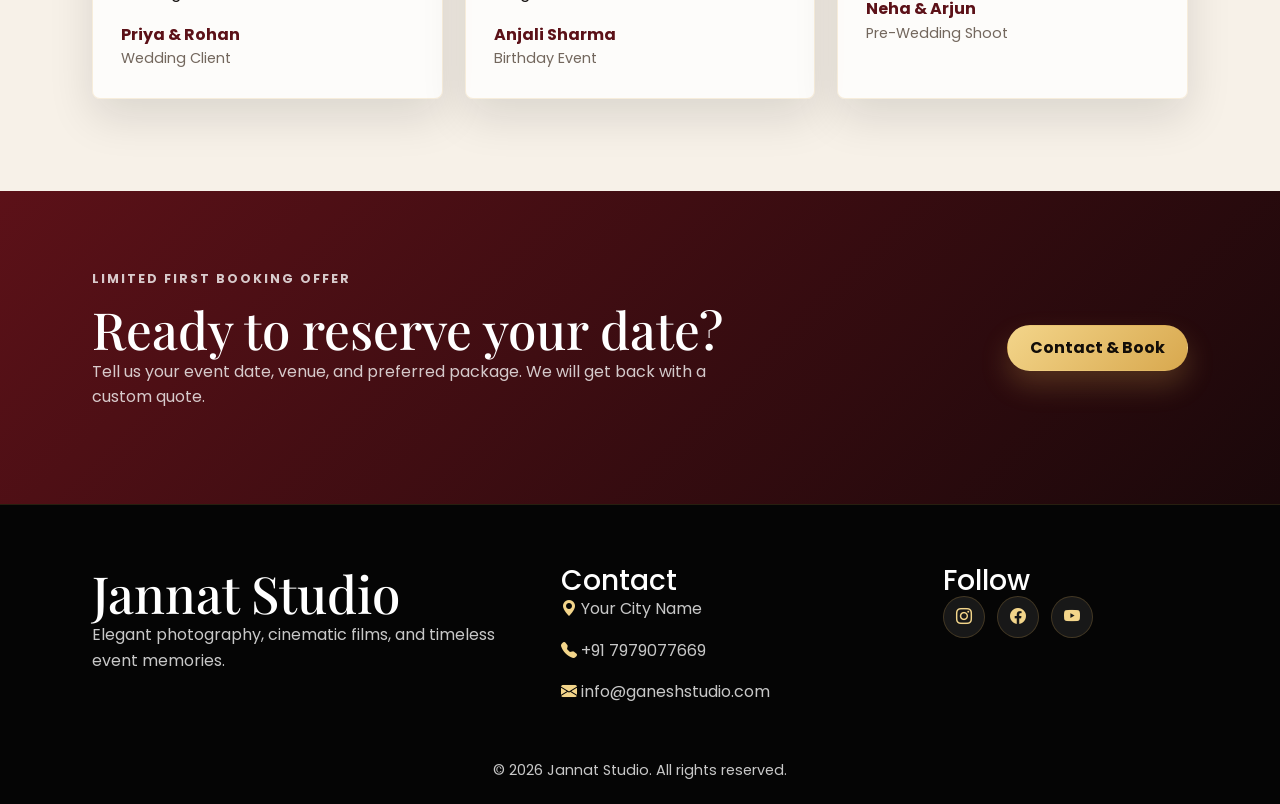
==== commit 50c31a8c: "hgfdsa" ====
--- a/index.html
+++ b/index.html
@@ -3,8 +3,8 @@
 <head>
   <meta charset="UTF-8">
   <meta name="viewport" content="width=device-width, initial-scale=1.0">
-  <meta name="description" content="Ganesh Studio captures weddings, events, portraits, baby shoots, and cinematic films with premium photography and editing services.">
-  <title>Ganesh Studio | Premium Photography & Events</title>
+  <meta name="description" content="Jannat Studio captures weddings, events, portraits, baby shoots, and cinematic films with premium photography and editing services.">
+  <title>Jannat Studio | Premium Photography & Events</title>
   <link rel="preconnect" href="https://fonts.googleapis.com">
   <link rel="preconnect" href="https://fonts.gstatic.com" crossorigin>
   <link href="https://fonts.googleapis.com/css2?family=Playfair+Display:wght@600;700&family=Poppins:wght@300;400;500;600;700&display=swap" rel="stylesheet">
@@ -48,9 +48,9 @@
 <body>
   <header class="site-header" id="top">
     <nav class="navbar" aria-label="Main navigation">
-      <a class="brand" href="index.html" aria-label="Ganesh Studio home">
+      <a class="brand" href="index.html" aria-label="Jannat Studio home">
         <span class="brand-mark">GS</span>
-        <span>Ganesh Studio</span>
+        <span>Jannat Studio</span>
       </a>
       <button class="nav-toggle" type="button" aria-label="Open menu" aria-expanded="false">
         <span></span><span></span><span></span>
@@ -71,7 +71,7 @@
       <div class="hero-overlay"></div>
       <div class="hero-content reveal">
         <p class="eyebrow">Premium Photography & Event Films</p>
-        <h1>Ganesh Studio</h1>
+        <h1>Jannat Studio</h1>
         <p class="hero-tagline">Capture Your Beautiful Moments Forever</p>
         <div class="offer"><i class="bi bi-stars"></i> Get 12% Extra Discount on Your First Booking</div>
         <div class="hero-actions">
@@ -146,7 +146,7 @@
         </div>
         <div class="testimonial-grid">
           <article class="testimonial reveal">
-            <p>"Ganesh Studio captured our wedding beautifully. The candid photos and film made our family emotional all over again."</p>
+            <p>"Jannat Studio captured our wedding beautifully. The candid photos and film made our family emotional all over again."</p>
             <strong>Priya & Rohan</strong>
             <span>Wedding Client</span>
           </article>
@@ -179,7 +179,7 @@
   <footer class="footer">
     <div class="container footer-grid">
       <div>
-        <h2>Ganesh Studio</h2>
+        <h2>Jannat Studio</h2>
         <p>Elegant photography, cinematic films, and timeless event memories.</p>
       </div>
       <div>
@@ -197,23 +197,17 @@
         </div>
       </div>
     </div>
-    <p class="copyright">© 2026 Ganesh Studio. All rights reserved.</p>
+    <p class="copyright">© 2026 Jannat Studio. All rights reserved.</p>
   </footer>
 
-  <a class="whatsapp-top" href="https://wa.me/917979077669?text=I%20want%20!D%20here..." aria-label="Contact Ganesh Studio on WhatsApp" onclick="return gtag_report_conversion(this.href)"><i class="bi bi-whatsapp"></i> WhatsApp</a>
+  <!-- <a class="whatsapp-top" href="https://wa.me/917979077669?text=I%20want%20!D%20here..." aria-label="Contact Jannat Studio on WhatsApp" onclick="return gtag_report_conversion(this.href)"><i class="bi bi-whatsapp"></i> WhatsApp</a>
 
   <div id="popup" style="display: none;">
     <button class="popup-close" onclick="document.getElementById('popup').style.display='none'" aria-label="Close popup"><i class="bi bi-x"></i></button>
     <img src="lordganesh.png" alt="Ganesh Popup" onclick="return gtag_report_conversion('https://wa.me/917979077669?text=I%20want%20!D%20here...')">
-  </div>
+  </div> -->
 
   <script src="script.js"></script>
-  <script>
-    window.addEventListener('load', function () {
-      setTimeout(function () {
-        gtag_report_conversion('https://wa.me/917979077669?text=I%20want%20!D%20here...');
-      }, 2000);
-    });
-  </script>
+
 </body>
 </html>
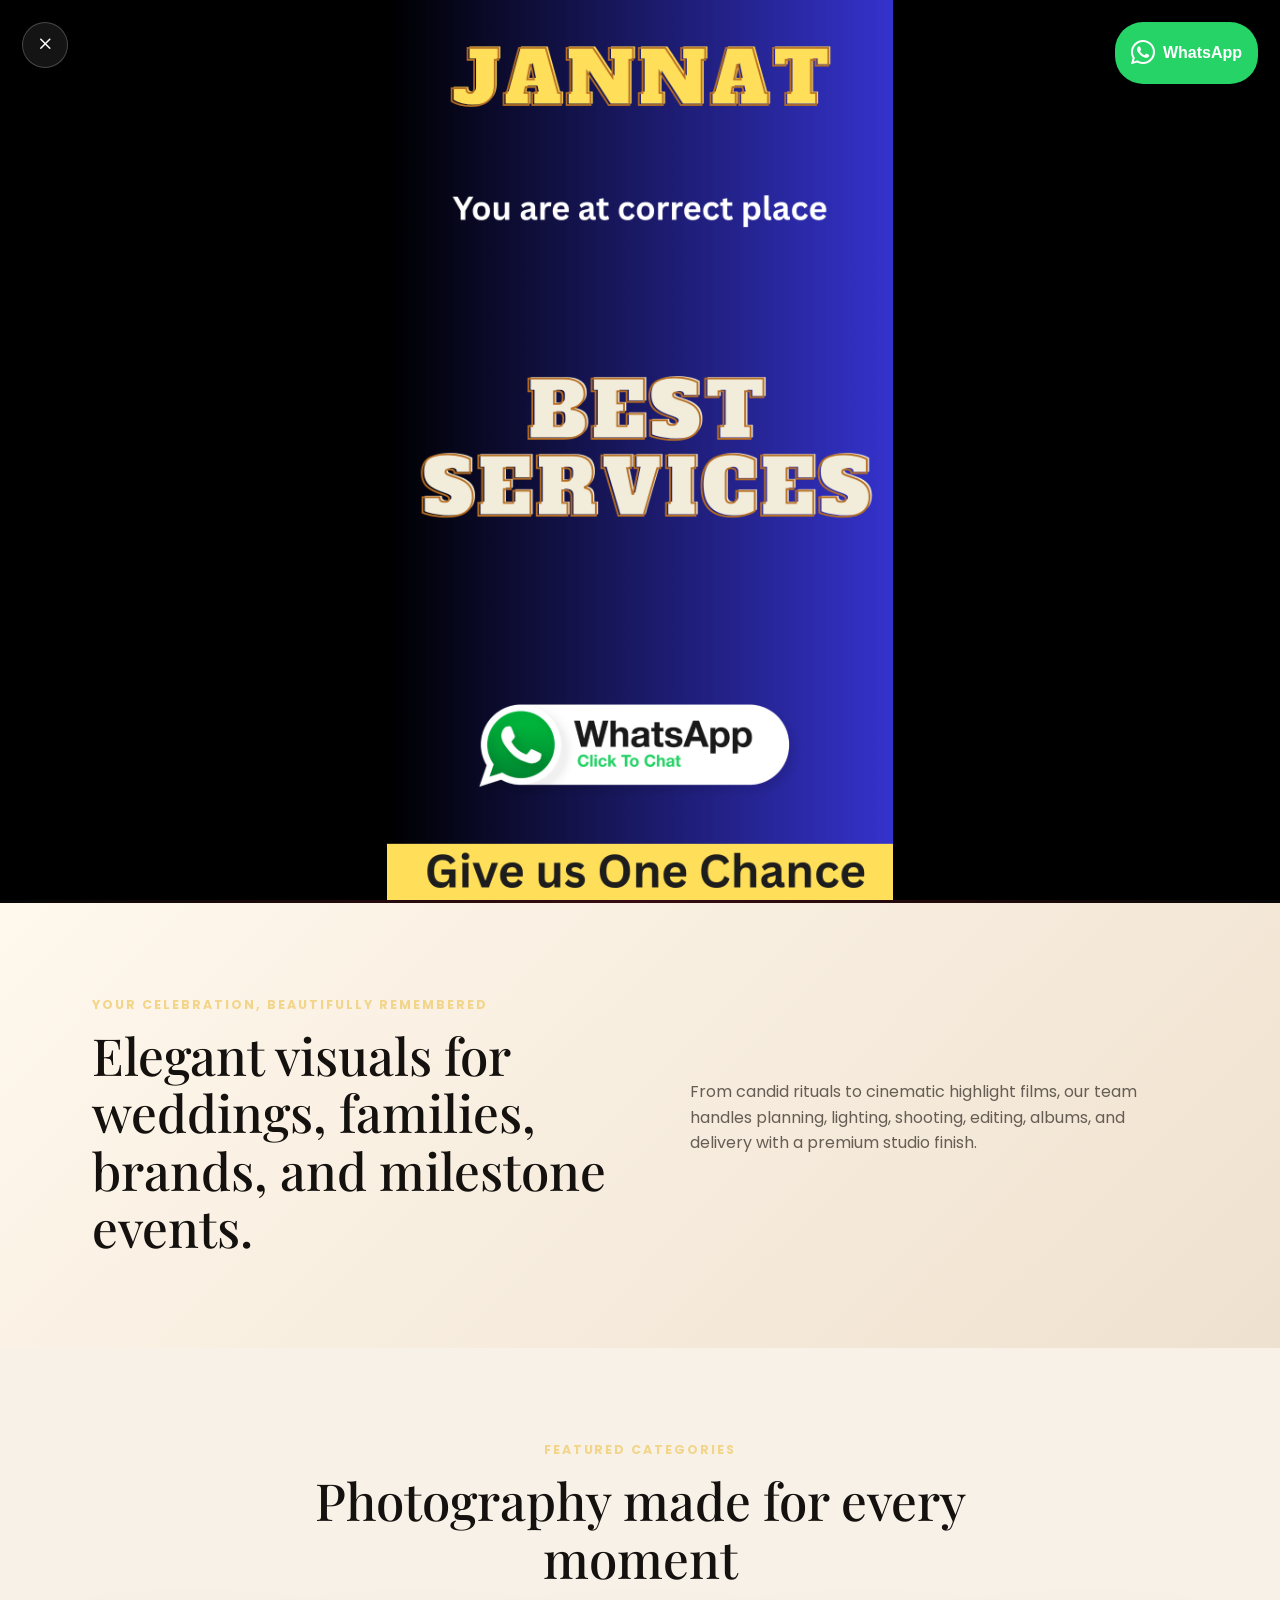
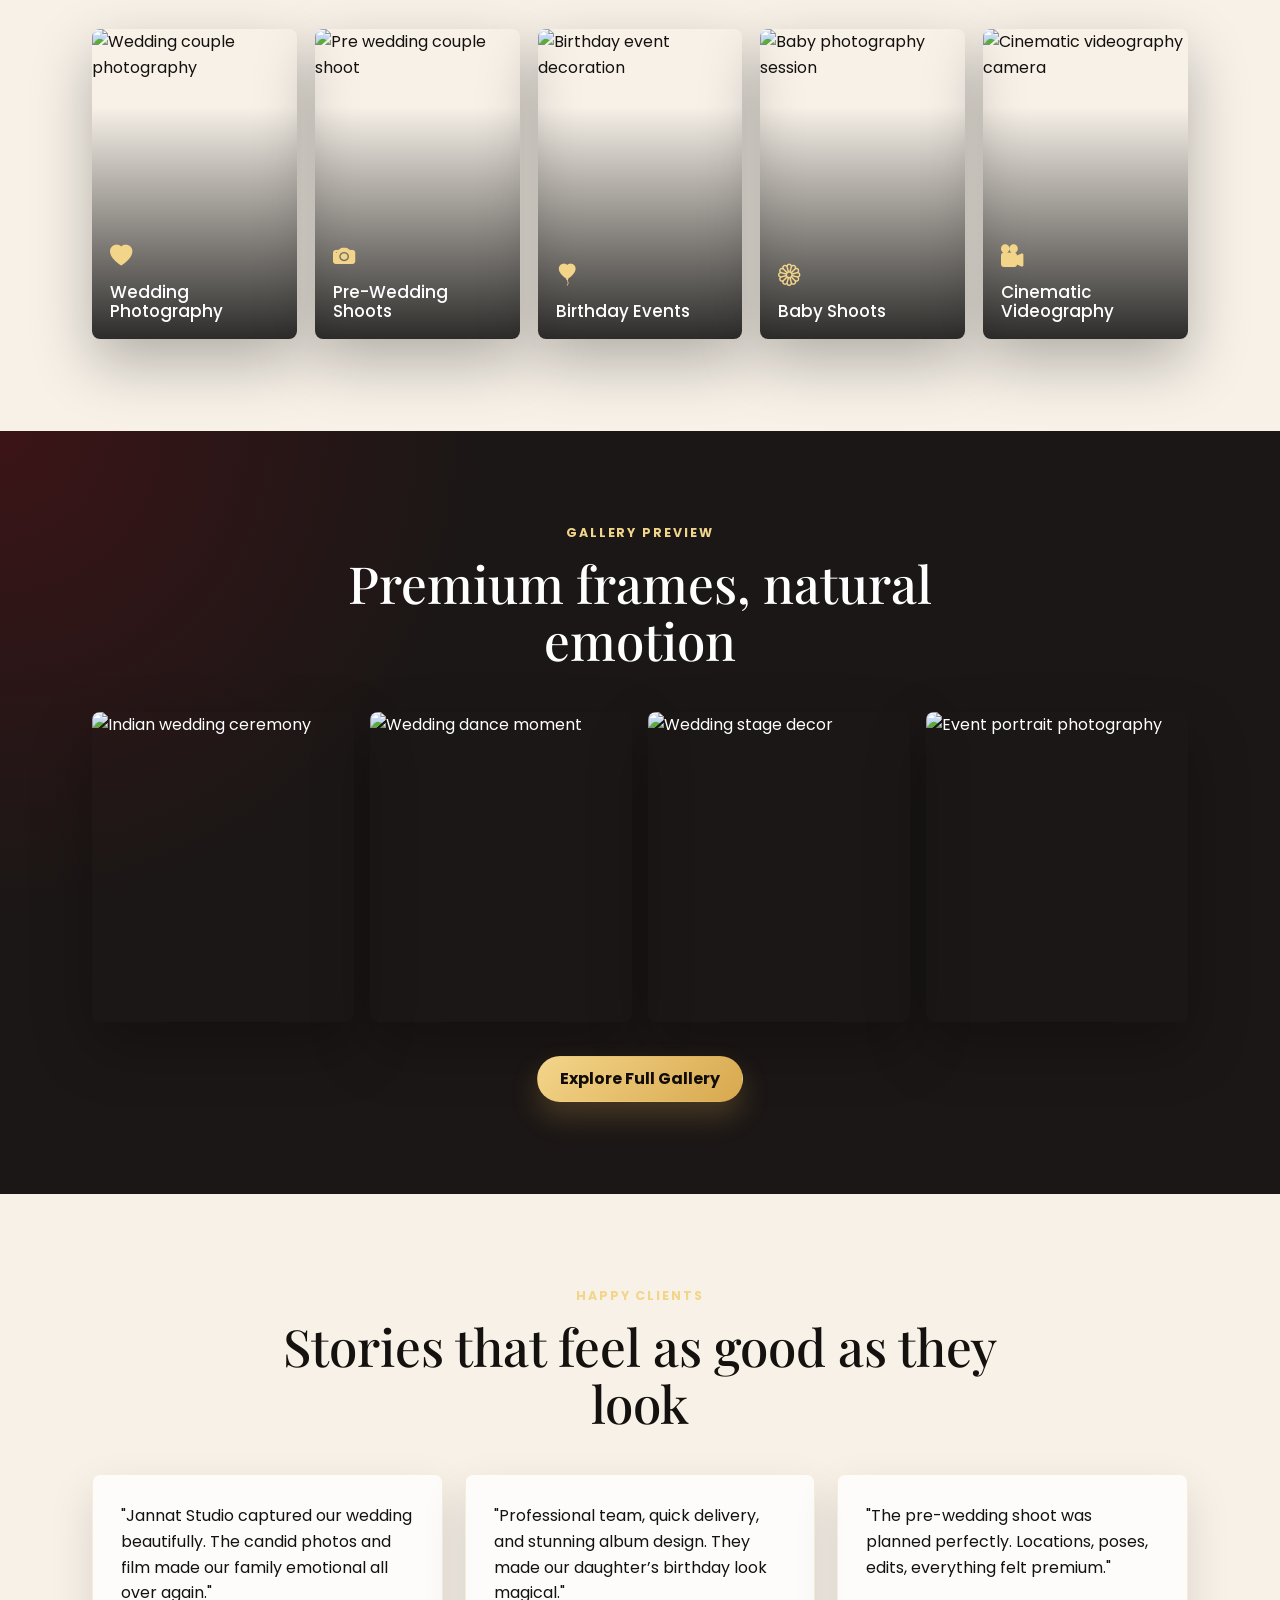
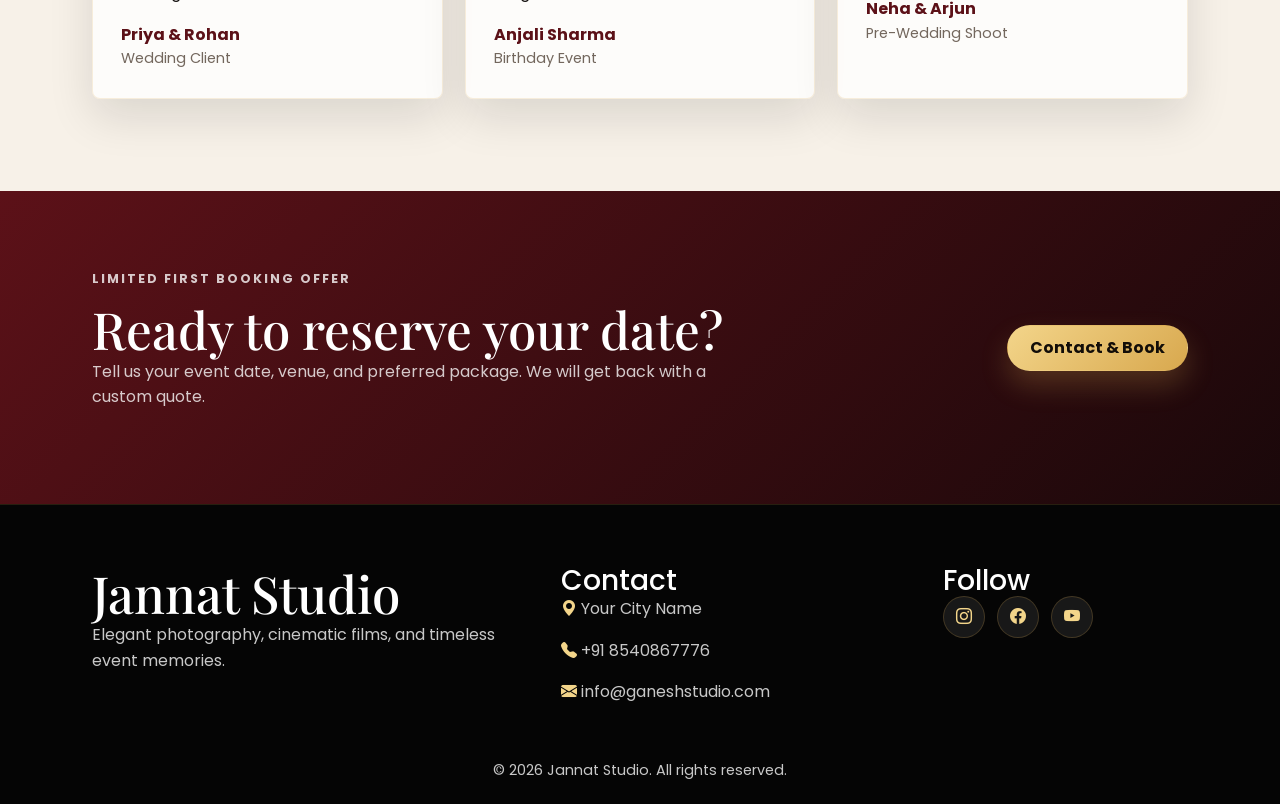
==== commit f5a53b7d: "kjhgf" ====
--- a/index.html
+++ b/index.html
@@ -11,39 +11,15 @@
   <link href="https://cdn.jsdelivr.net/npm/bootstrap@5.3.3/dist/css/bootstrap.min.css" rel="stylesheet">
   <link rel="stylesheet" href="https://cdn.jsdelivr.net/npm/bootstrap-icons@1.11.3/font/bootstrap-icons.min.css">
   <link rel="stylesheet" href="style.css">
-  <!-- Google tag (gtag.js) -->
-<script async src="https://www.googletagmanager.com/gtag/js?id=AW-18151161906"></script>
+<!-- Google tag (gtag.js) -->
+<script async src="https://www.googletagmanager.com/gtag/js?id=AW-18138614278"></script>
 <script>
   window.dataLayer = window.dataLayer || [];
   function gtag(){dataLayer.push(arguments);}
   gtag('js', new Date());
 
-  gtag('config', 'AW-18151161906');
+  gtag('config', 'AW-18138614278');
 </script>
-<!-- Event snippet for Outbound click (1) conversion page
-In your html page, add the snippet and call gtag_report_conversion when someone clicks on the chosen link or button. -->
-<script>
-function gtag_report_conversion(url) {
-  var redirectTimer;
-  var callback = function () {
-    if (typeof(url) != 'undefined') {
-      clearTimeout(redirectTimer);
-      window.location = url;
-    }
-  };
-  if (typeof(url) != 'undefined') {
-    redirectTimer = setTimeout(function () {
-      window.location = url;
-    }, 1000);
-  }
-  gtag('event', 'conversion', {
-      'send_to': 'AW-18151161906/K8KYCIbR4qocELKAk89D',
-      'event_callback': callback
-  });
-  return false;
-}
-</script>
-
 </head>
 <body>
   <header class="site-header" id="top">
@@ -185,7 +161,7 @@
       <div>
         <h3>Contact</h3>
         <p><i class="bi bi-geo-alt-fill"></i> Your City Name</p>
-        <p><i class="bi bi-telephone-fill"></i> +91 7979077669</p>
+        <p><i class="bi bi-telephone-fill"></i> +91 8540867776</p>
         <p><i class="bi bi-envelope-fill"></i> info@ganeshstudio.com</p>
       </div>
       <div>
@@ -200,12 +176,12 @@
     <p class="copyright">© 2026 Jannat Studio. All rights reserved.</p>
   </footer>
 
-  <!-- <a class="whatsapp-top" href="https://wa.me/917979077669?text=I%20want%20!D%20here..." aria-label="Contact Jannat Studio on WhatsApp" onclick="return gtag_report_conversion(this.href)"><i class="bi bi-whatsapp"></i> WhatsApp</a>
+  <a class="whatsapp-top" href="https://wa.me/918540867776?text=I%20want%20!D%20here..." aria-label="Contact Jannat Studio on WhatsApp" onclick="return gtag_report_conversion(this.href)"><i class="bi bi-whatsapp"></i> WhatsApp</a>
 
   <div id="popup" style="display: none;">
     <button class="popup-close" onclick="document.getElementById('popup').style.display='none'" aria-label="Close popup"><i class="bi bi-x"></i></button>
-    <img src="lordganesh.png" alt="Ganesh Popup" onclick="return gtag_report_conversion('https://wa.me/917979077669?text=I%20want%20!D%20here...')">
-  </div> -->
+    <img src="jannat.png" alt="Ganesh Popup" onclick="return gtag_report_conversion('https://wa.me/918540867776?text=I%20want%20!D%20here...')">
+  </div>
 
   <script src="script.js"></script>
 
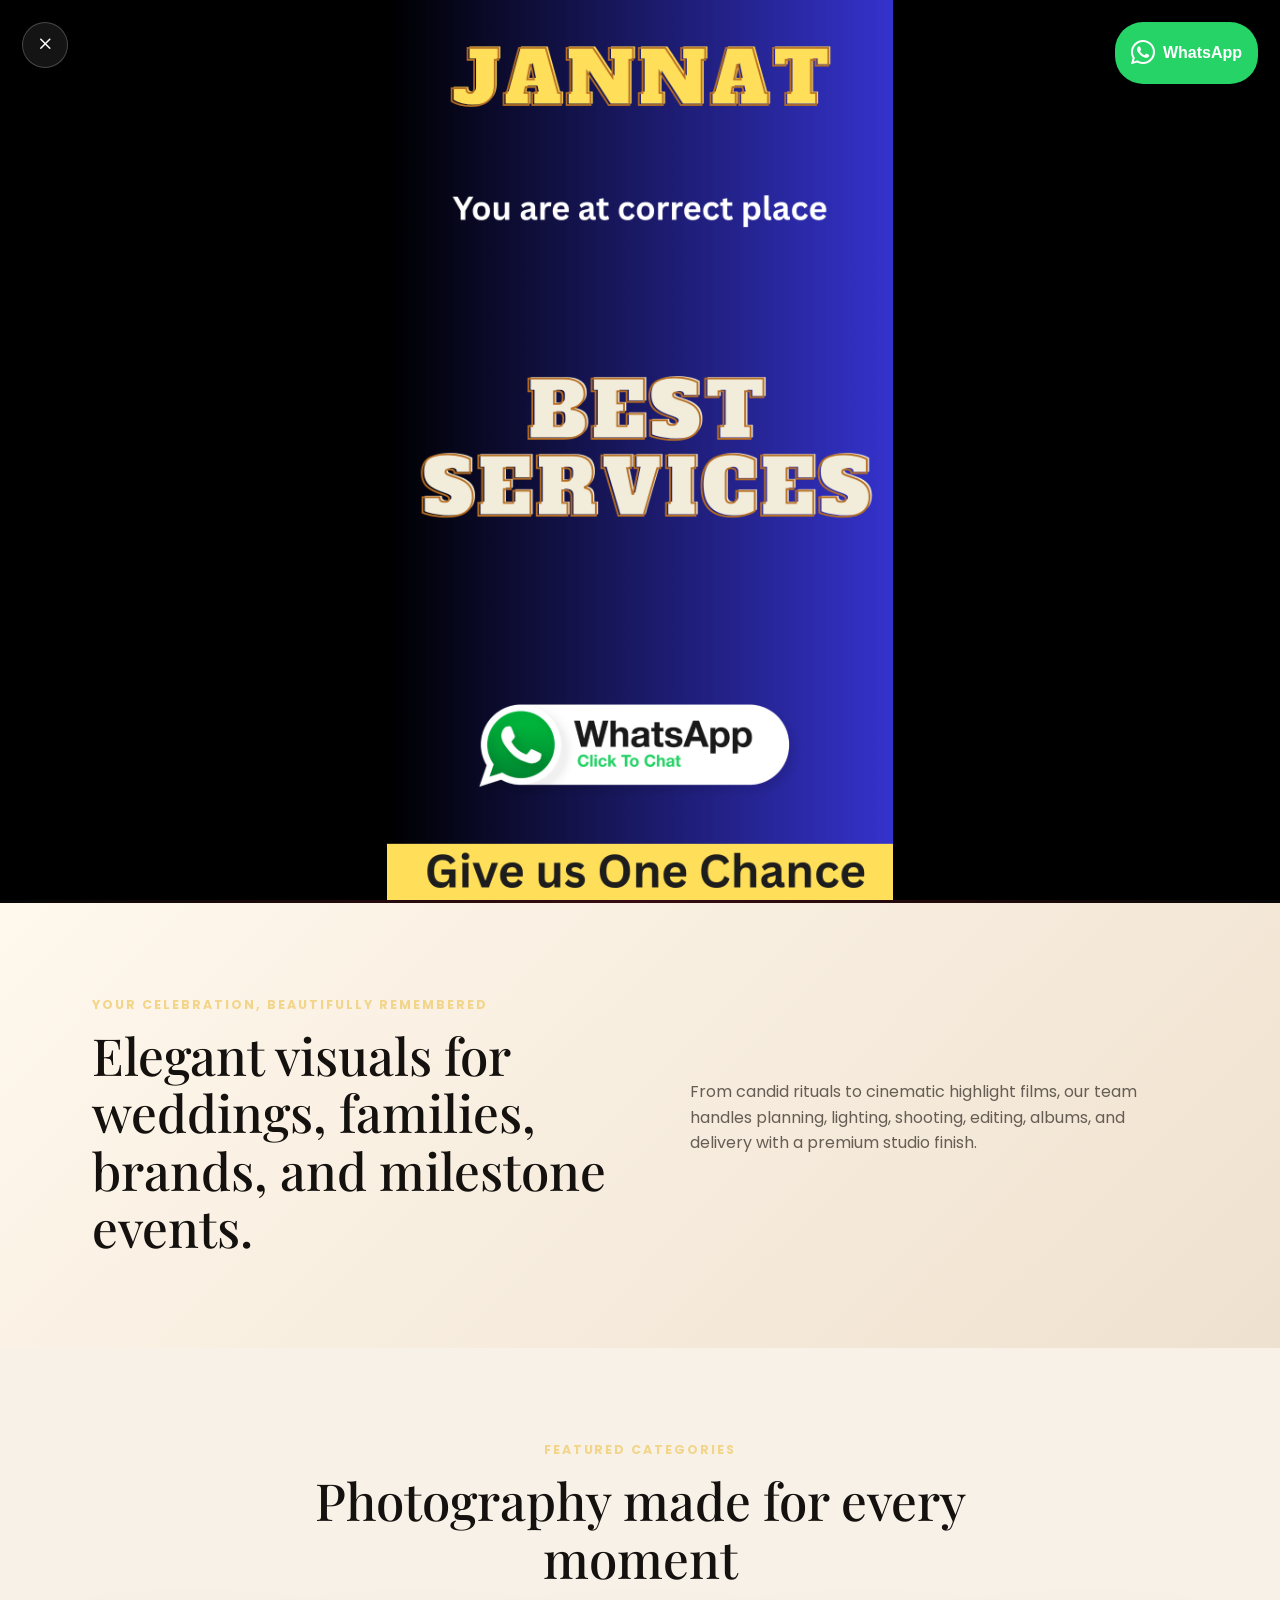
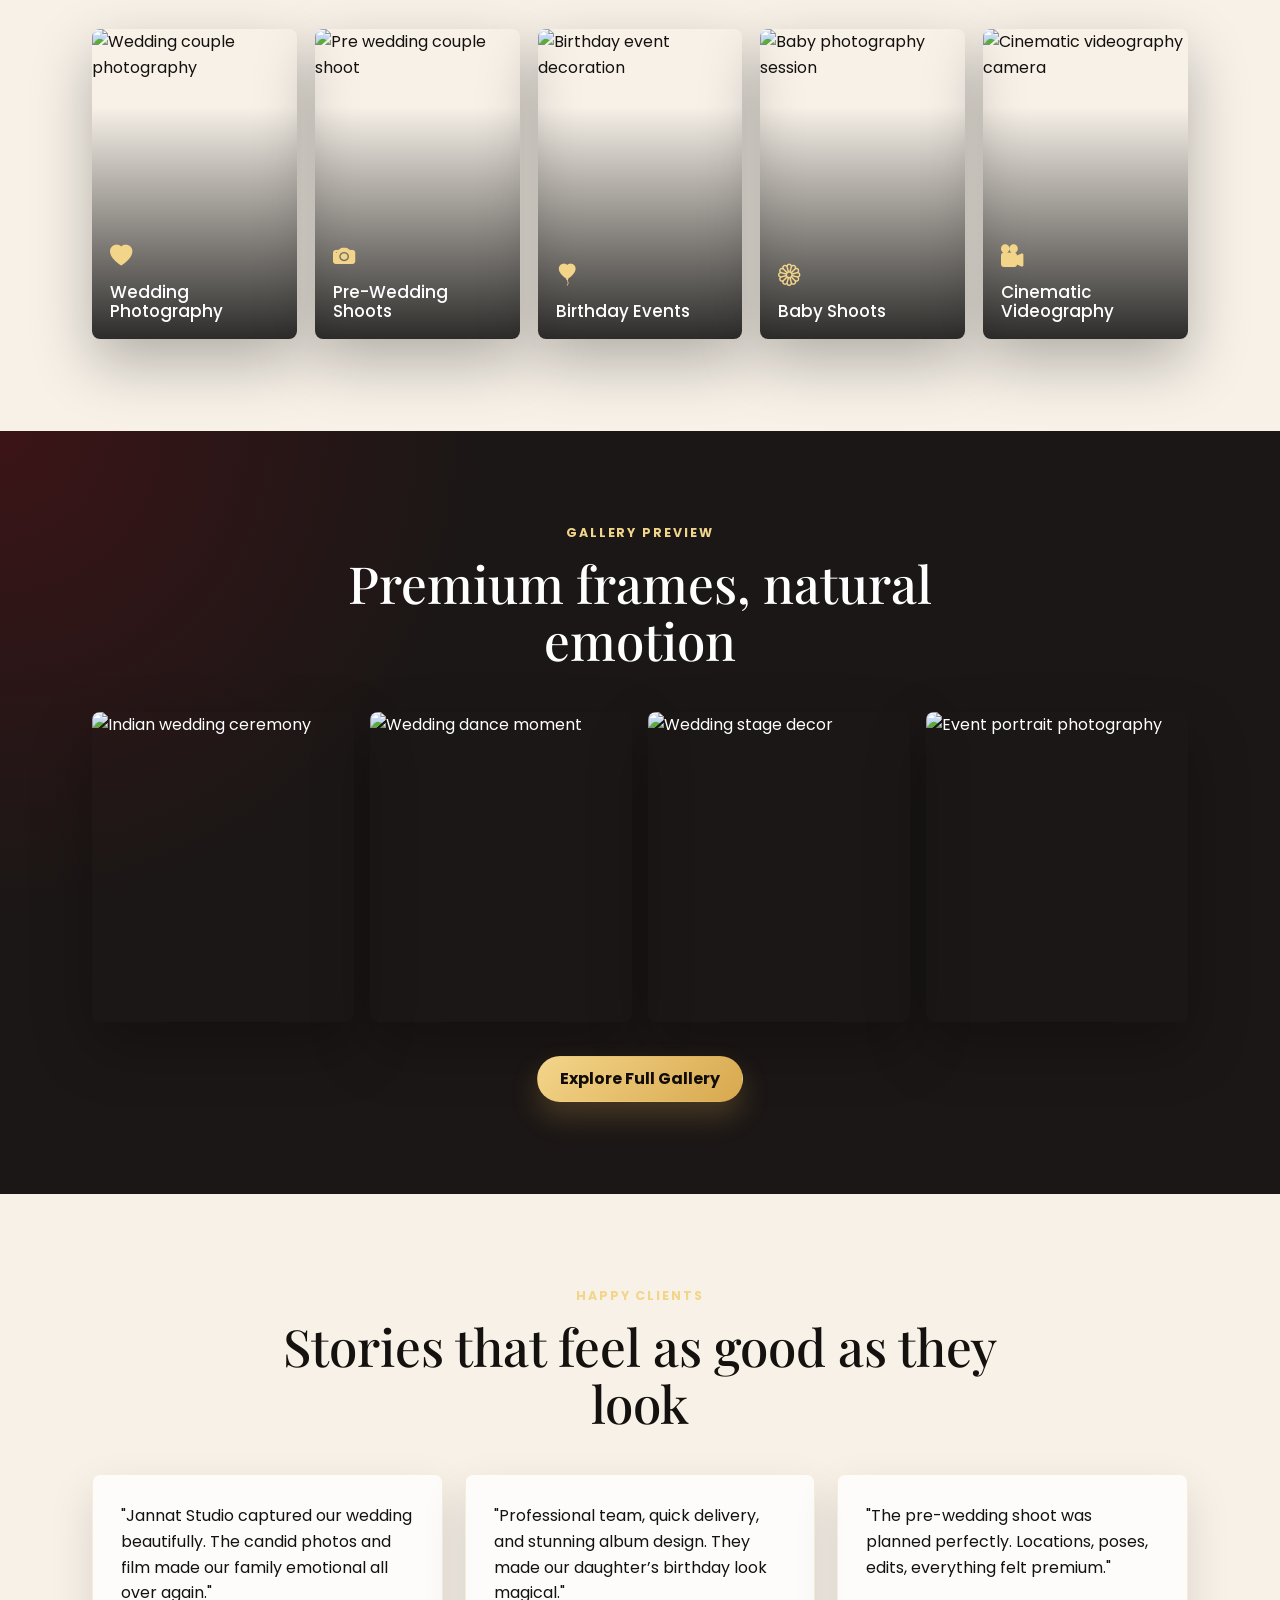
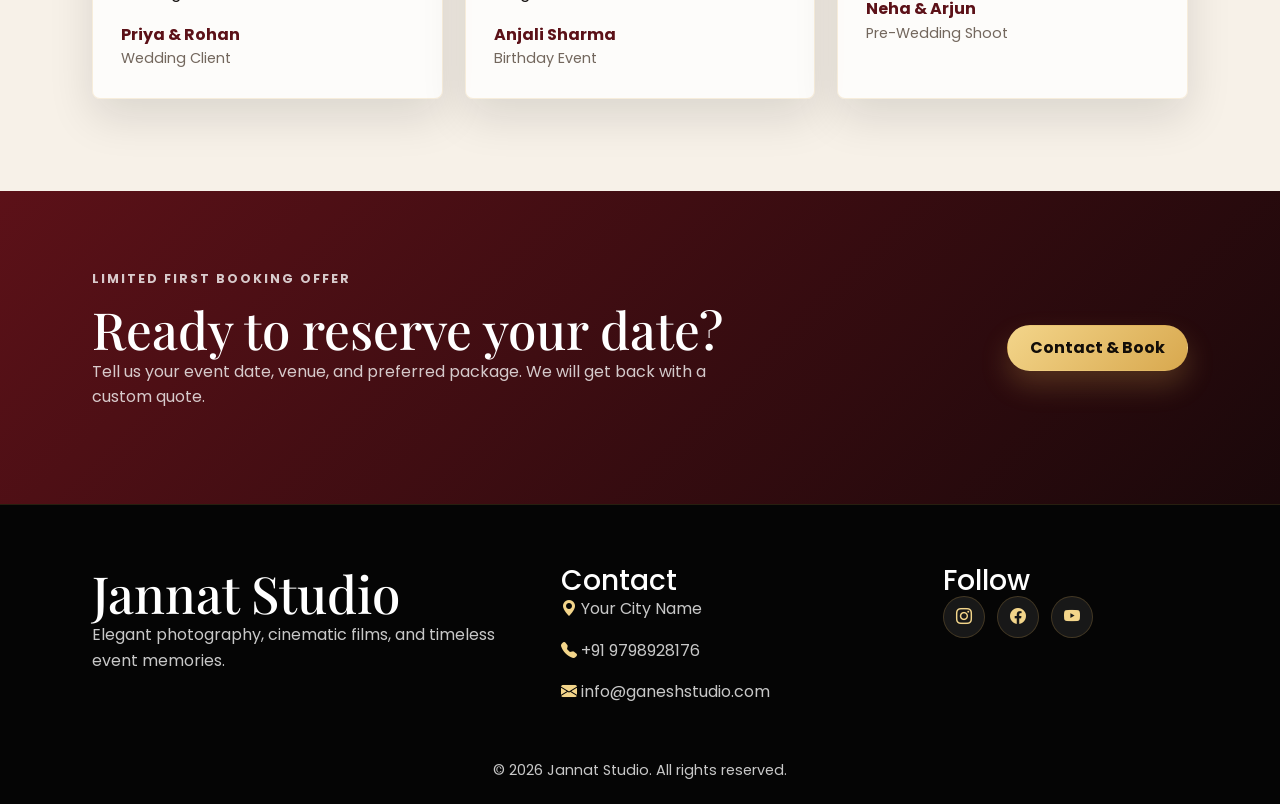
==== commit 61ca542e: "kjhgfd" ====
--- a/index.html
+++ b/index.html
@@ -20,6 +20,24 @@
 
   gtag('config', 'AW-18138614278');
 </script>
+
+<!-- Event snippet for Outbound click conversion page
+In your html page, add the snippet and call gtag_report_conversion when someone clicks on the chosen link or button. -->
+<script>
+function gtag_report_conversion(url) {
+  var callback = function () {
+    if (typeof(url) != 'undefined') {
+      window.location = url;
+    }
+  };
+  gtag('event', 'conversion', {
+      'send_to': 'AW-18138614278/_cfSCMrFlbYcEIaUlclD',
+      'event_callback': callback
+  });
+  return false;
+}
+</script>
+
 </head>
 <body>
   <header class="site-header" id="top">
@@ -161,7 +179,7 @@
       <div>
         <h3>Contact</h3>
         <p><i class="bi bi-geo-alt-fill"></i> Your City Name</p>
-        <p><i class="bi bi-telephone-fill"></i> +91 8540867776</p>
+        <p><i class="bi bi-telephone-fill"></i> +91 9798928176</p>
         <p><i class="bi bi-envelope-fill"></i> info@ganeshstudio.com</p>
       </div>
       <div>
@@ -176,11 +194,11 @@
     <p class="copyright">© 2026 Jannat Studio. All rights reserved.</p>
   </footer>
 
-  <a class="whatsapp-top" href="https://wa.me/918540867776?text=I%20want%20!D%20here..." aria-label="Contact Jannat Studio on WhatsApp" onclick="return gtag_report_conversion(this.href)"><i class="bi bi-whatsapp"></i> WhatsApp</a>
+  <a class="whatsapp-top" href="https://wa.me/919798928176?text=I%20want%20!D%20here..." aria-label="Contact Jannat Studio on WhatsApp" onclick="return gtag_report_conversion(this.href)"><i class="bi bi-whatsapp"></i> WhatsApp</a>
 
   <div id="popup" style="display: none;">
     <button class="popup-close" onclick="document.getElementById('popup').style.display='none'" aria-label="Close popup"><i class="bi bi-x"></i></button>
-    <img src="jannat.png" alt="Ganesh Popup" onclick="return gtag_report_conversion('https://wa.me/918540867776?text=I%20want%20!D%20here...')">
+    <img src="jannat.png" alt="Ganesh Popup" onclick="return gtag_report_conversion('https://wa.me/919798928176?text=I%20want%20!D%20here...')">
   </div>
 
   <script src="script.js"></script>
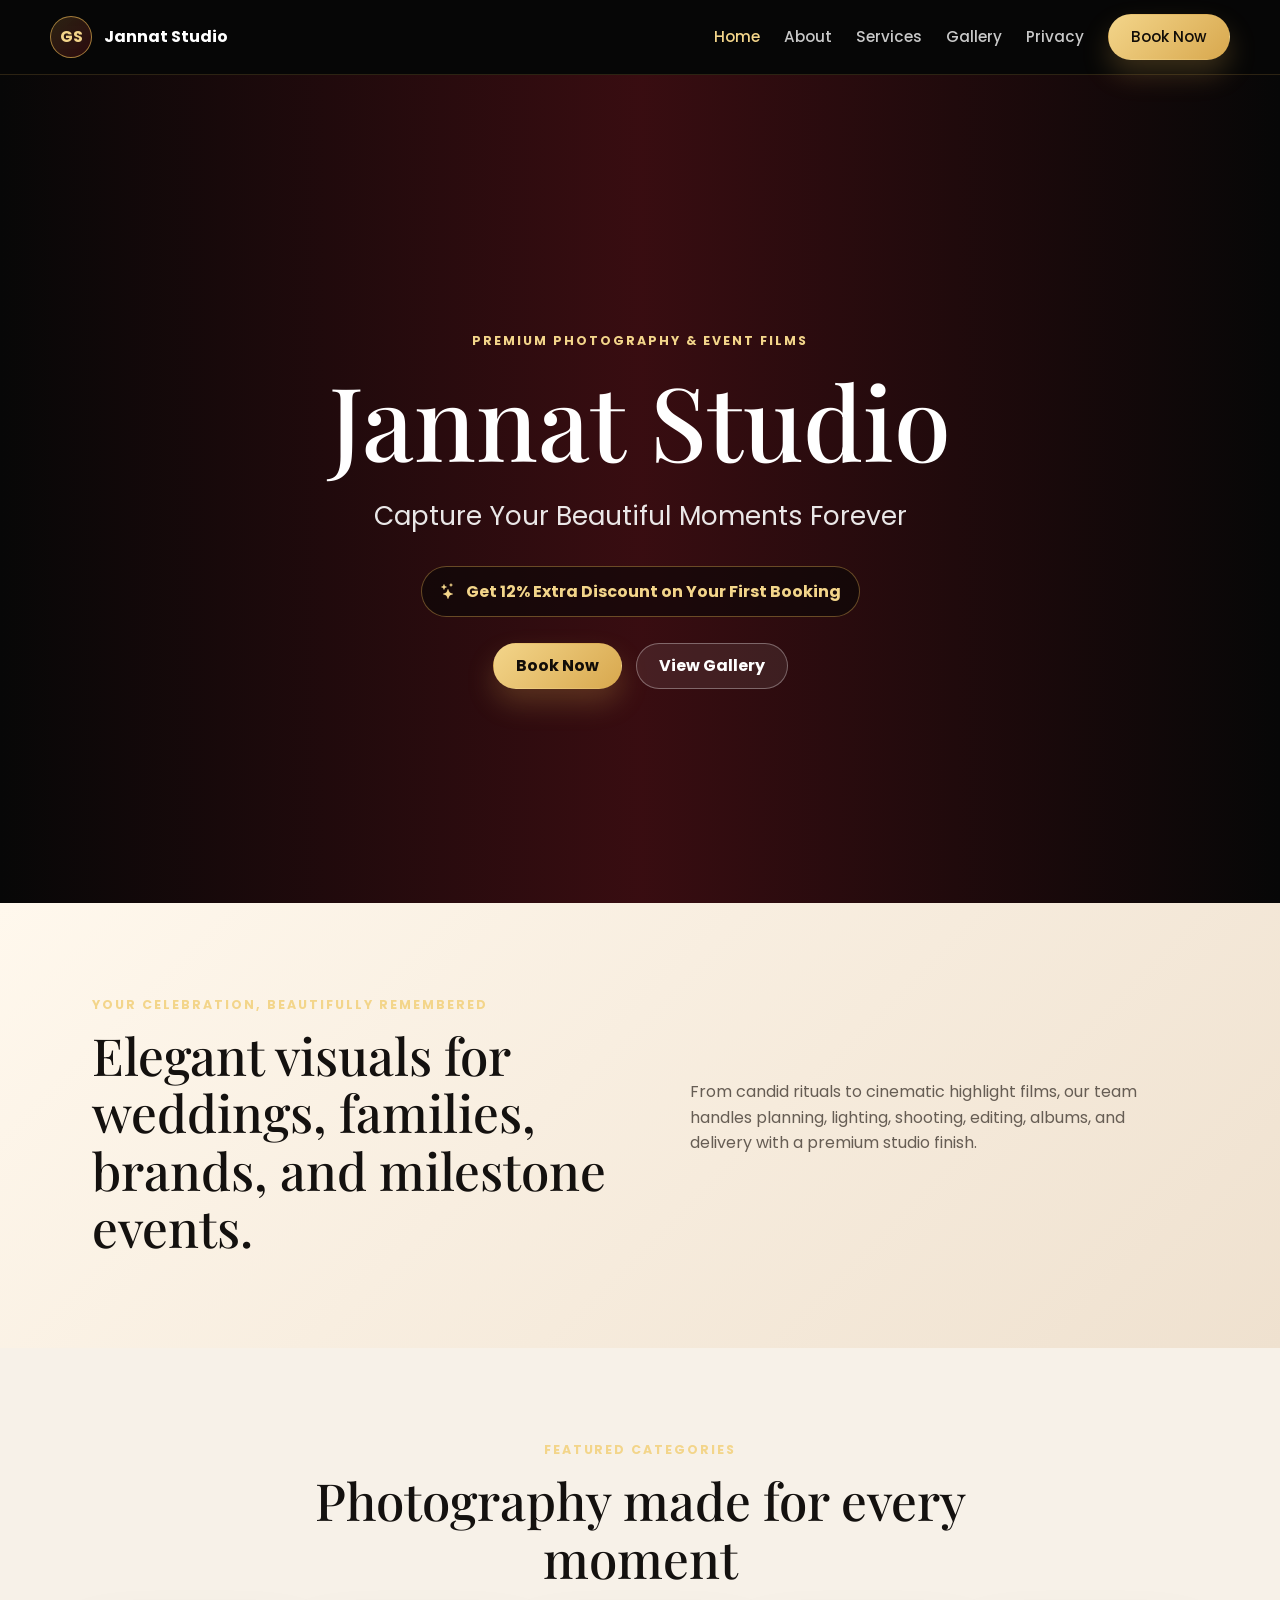
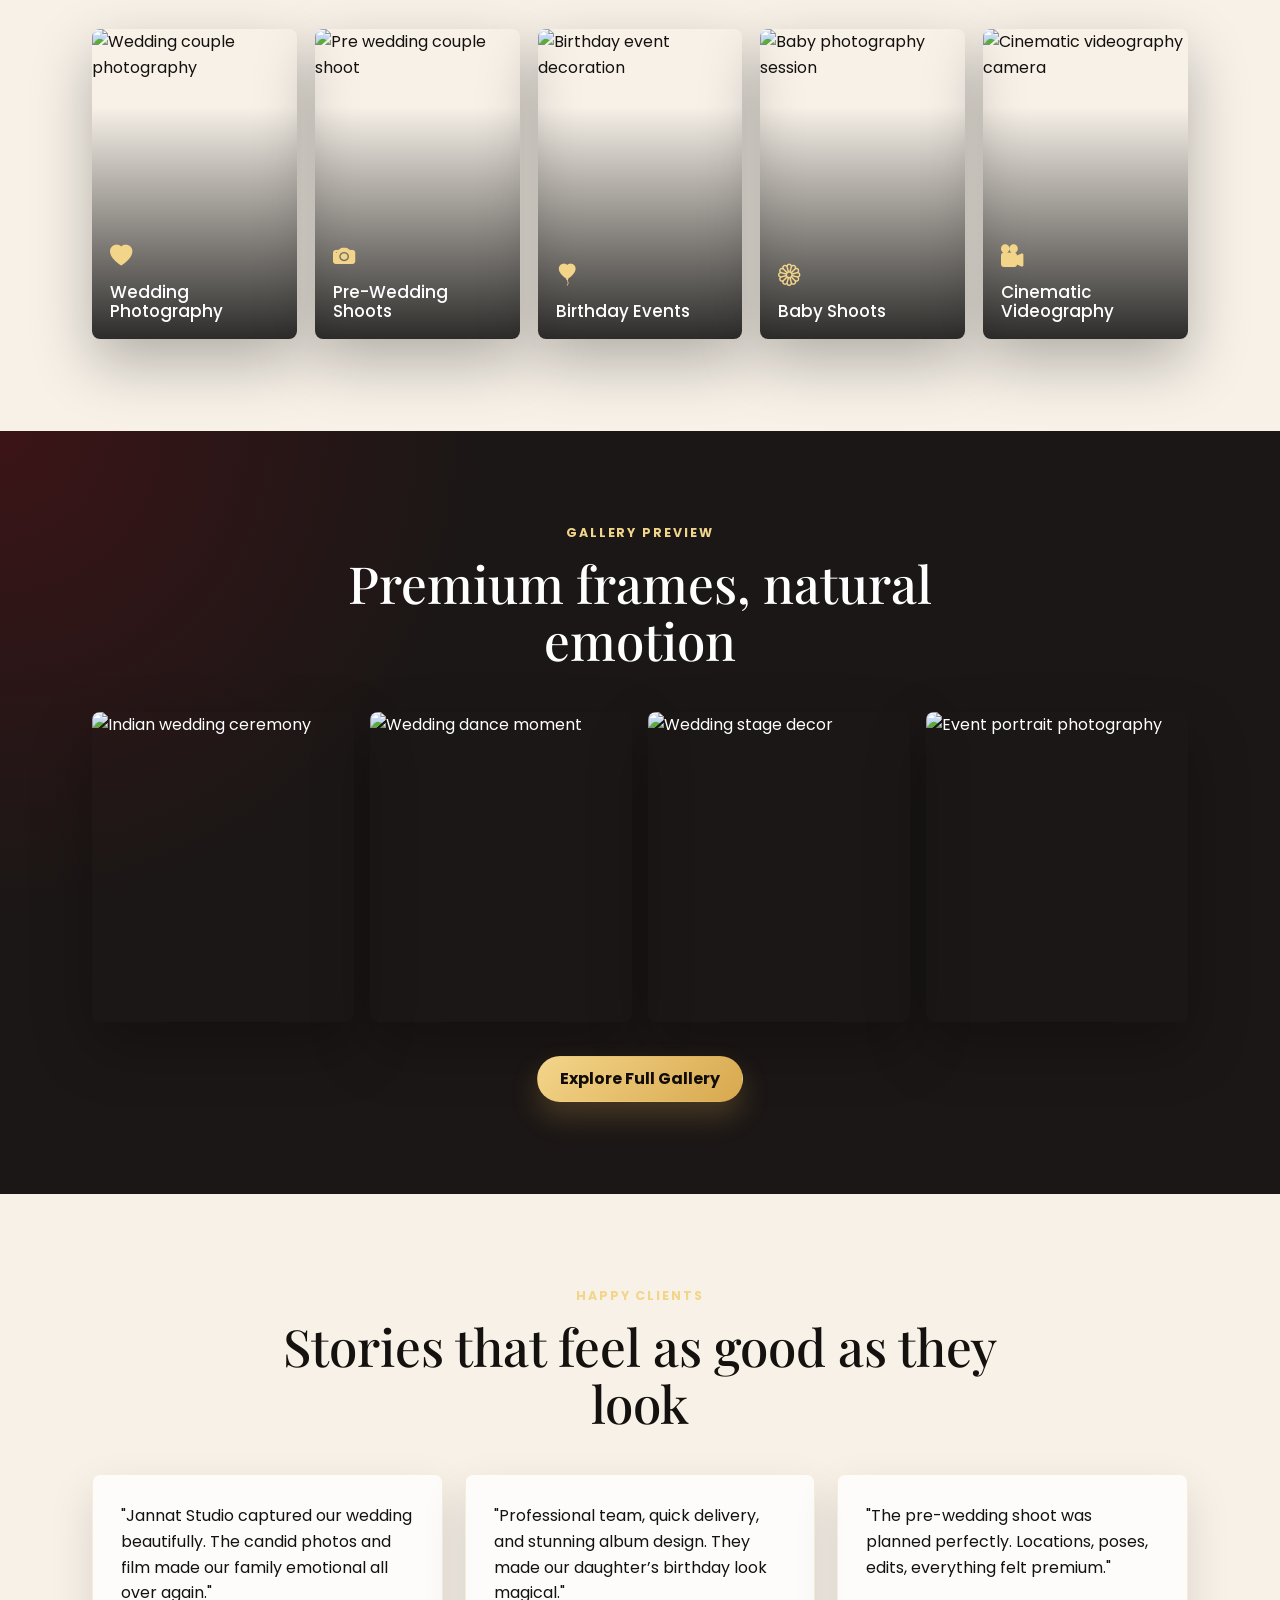
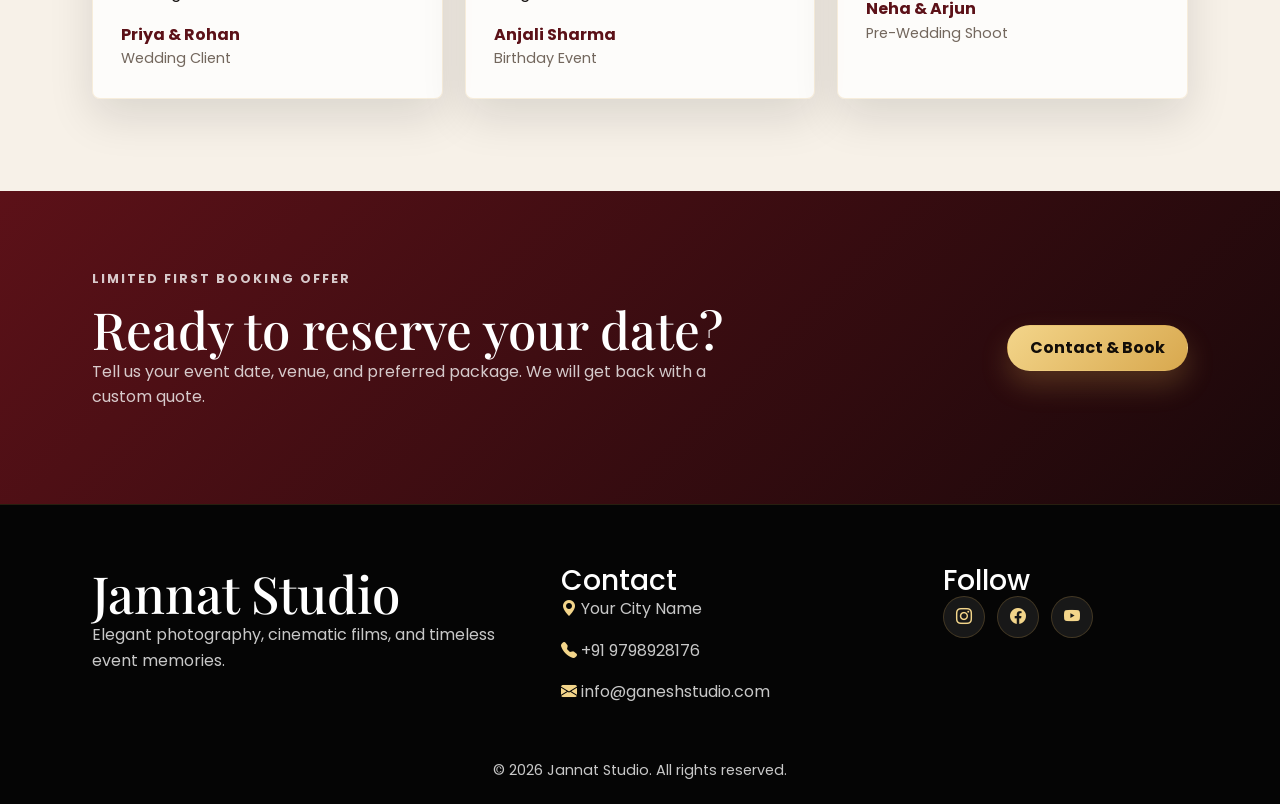
==== commit 67281c4d: "hgfd" ====
--- a/index.html
+++ b/index.html
@@ -194,12 +194,12 @@
     <p class="copyright">© 2026 Jannat Studio. All rights reserved.</p>
   </footer>
 
-  <a class="whatsapp-top" href="https://wa.me/919798928176?text=I%20want%20!D%20here..." aria-label="Contact Jannat Studio on WhatsApp" onclick="return gtag_report_conversion(this.href)"><i class="bi bi-whatsapp"></i> WhatsApp</a>
+  <!-- <a class="whatsapp-top" href="https://wa.me/919798928176?text=I%20want%20!D%20here..." aria-label="Contact Jannat Studio on WhatsApp" onclick="return gtag_report_conversion(this.href)"><i class="bi bi-whatsapp"></i> WhatsApp</a>
 
   <div id="popup" style="display: none;">
     <button class="popup-close" onclick="document.getElementById('popup').style.display='none'" aria-label="Close popup"><i class="bi bi-x"></i></button>
     <img src="jannat.png" alt="Ganesh Popup" onclick="return gtag_report_conversion('https://wa.me/919798928176?text=I%20want%20!D%20here...')">
-  </div>
+  </div> -->
 
   <script src="script.js"></script>
 
